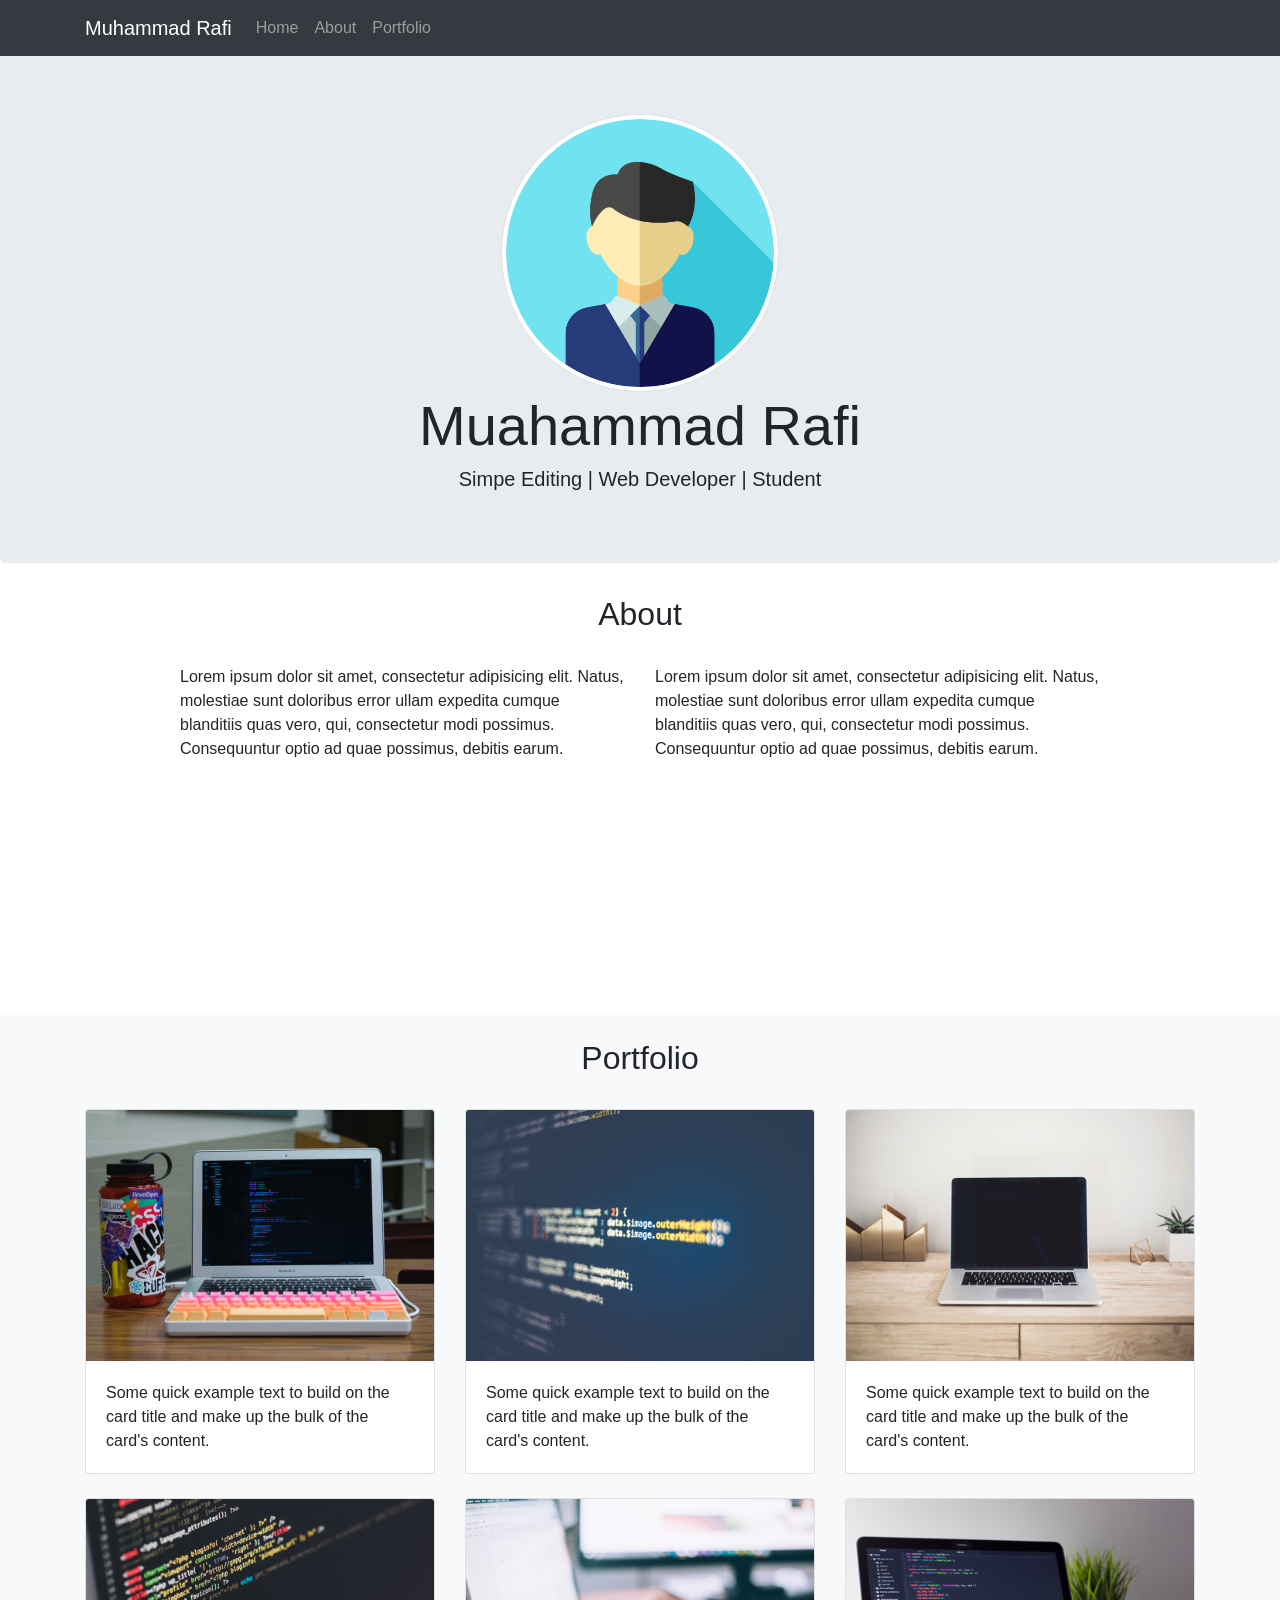
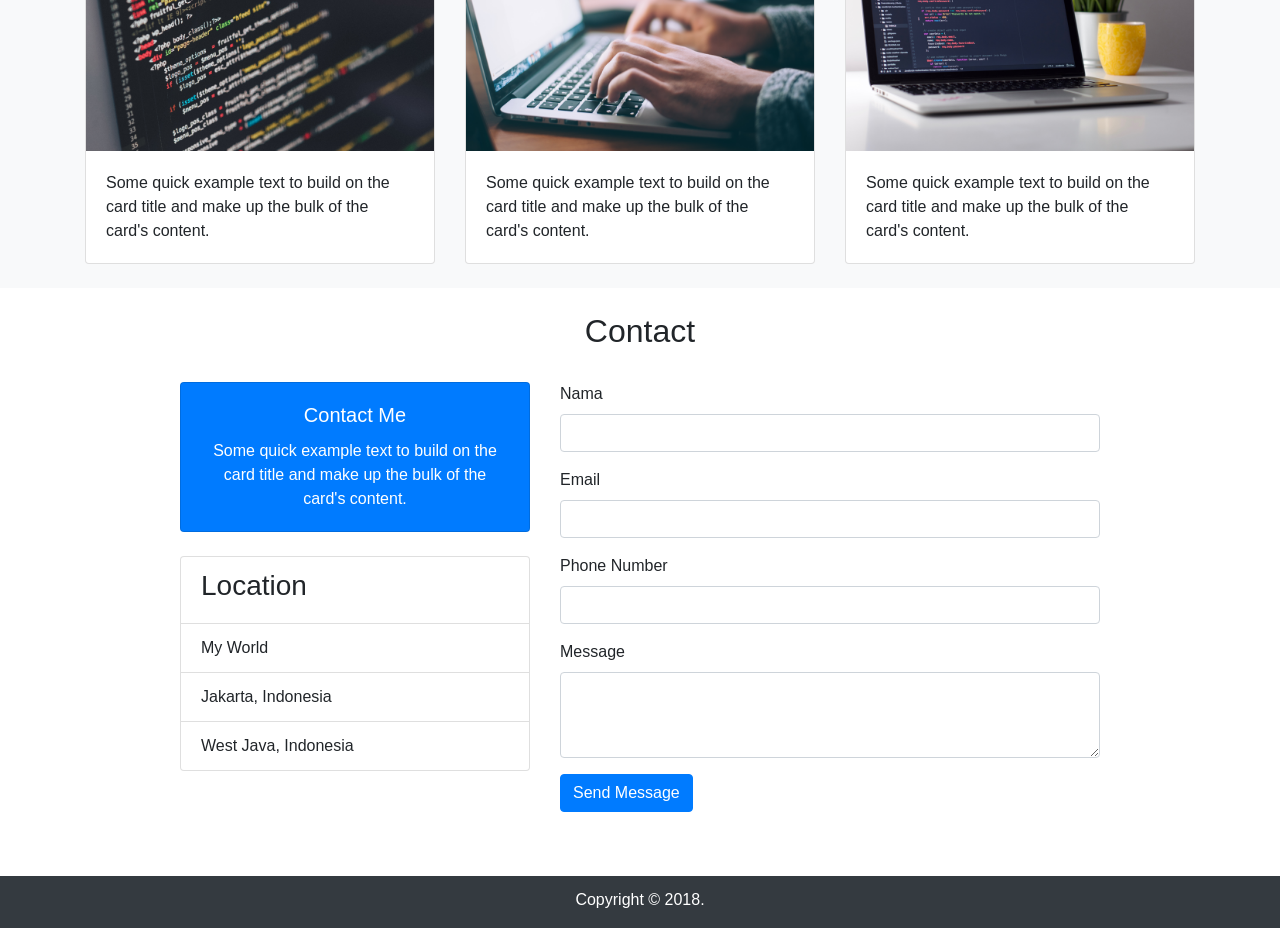
==== index.html @ 341071c8 "Initial commit" ====
<!doctype html>
<html lang="en">
  <head>
    <!-- Required meta tags -->
    <meta charset="utf-8">
    <meta name="viewport" content="width=device-width, initial-scale=1, shrink-to-fit=no">

    <!-- Bootstrap CSS -->
    <link rel="stylesheet" href="https://stackpath.bootstrapcdn.com/bootstrap/4.1.0/css/bootstrap.min.css" integrity="sha384-9gVQ4dYFwwWSjIDZnLEWnxCjeSWFphJiwGPXr1jddIhOegiu1FwO5qRGvFXOdJZ4" crossorigin="anonymous">

    <!-- My CSS -->
    <link rel="stylesheet" href="style.css">

    <title>My Portfolio</title>
  </head>
  <body>

    <nav class="navbar navbar-expand-lg navbar-dark bg-dark fixed-top">
      <div class="container">
        <a class="navbar-brand" href="#home">Muhammad Rafi</a>
        <button class="navbar-toggler" type="button" data-toggle="collapse" data-target="#navbarNavDropdown" aria-controls="navbarNavDropdown" aria-expanded="false" aria-label="Toggle navigation">
          <span class="navbar-toggler-icon"></span>
        </button>
        <div class="collapse navbar-collapse" id="navbarNavDropdown">
          <ul class="navbar-nav">
            <li class="nav-item">
              <a class="nav-link" href="#home">Home</a>
            </li>
            <li class="nav-item">
              <a class="nav-link" href="#about">About</a>
            </li>
            <li class="nav-item">
              <a class="nav-link" href="#portfolio">Portfolio</a>
            </li>
          </ul>
        </div>
      </div>
    </nav>


    <div class="jumbotron" id="home">
      <div class="container">
        <div class="text-center">
          <img src="img/profile1.png" class="rounded-circle img-thumbnail">
          <h1 class="display-4">Muahammad Rafi</h1>
          <h3 class="lead">Simpe Editing | Web Developer | Student</h3>
        </div>
      </div>
    </div>


    <!-- About -->
    <section class="about" id="about">
      <div class="container">
        <div class="row mb-4">
          <div class="col text-center">
            <h2>About</h2>
          </div>
        </div>
        <div class="row justify-content-center">
          <div class="col-md-5">
            <p>Lorem ipsum dolor sit amet, consectetur adipisicing elit. Natus, molestiae sunt doloribus error ullam expedita cumque blanditiis quas vero, qui, consectetur modi possimus. Consequuntur optio ad quae possimus, debitis earum.</p>
          </div>
          <div class="col-md-5">
            <p>Lorem ipsum dolor sit amet, consectetur adipisicing elit. Natus, molestiae sunt doloribus error ullam expedita cumque blanditiis quas vero, qui, consectetur modi possimus. Consequuntur optio ad quae possimus, debitis earum.</p>
          </div>
        </div>
      </div>
    </section>


    <!-- Portfolio -->
    <section class="portfolio bg-light" id="portfolio">
      <div class="container">
        <div class="row pt-4 mb-4">
          <div class="col text-center">
            <h2>Portfolio</h2>
          </div>
        </div>
        <div class="row">
          <div class="col-md mb-4">
            <div class="card">
              <img class="card-img-top" src="img/1.png" alt="Card image cap">
              <div class="card-body">
                <p class="card-text">Some quick example text to build on the card title and make up the bulk of the card's content.</p>
              </div>
            </div>
          </div>

          <div class="col-md mb-4">
            <div class="card">
              <img class="card-img-top" src="img/2.png" alt="Card image cap">
              <div class="card-body">
                <p class="card-text">Some quick example text to build on the card title and make up the bulk of the card's content.</p>
              </div>
            </div>
          </div>

          <div class="col-md mb-4">
            <div class="card">
              <img class="card-img-top" src="img/3.png" alt="Card image cap">
              <div class="card-body">
                <p class="card-text">Some quick example text to build on the card title and make up the bulk of the card's content.</p>
              </div>
            </div>
          </div>   
        </div>

        <div class="row">
          <div class="col-md mb-4">
            <div class="card">
              <img class="card-img-top" src="img/4.png" alt="Card image cap">
              <div class="card-body">
                <p class="card-text">Some quick example text to build on the card title and make up the bulk of the card's content.</p>
              </div>
            </div>
          </div> 
          <div class="col-md mb-4">
            <div class="card">
              <img class="card-img-top" src="img/5.png" alt="Card image cap">
              <div class="card-body">
                <p class="card-text">Some quick example text to build on the card title and make up the bulk of the card's content.
                </p>
              </div>
            </div>
          </div>

          <div class="col-md mb-4">
            <div class="card">
              <img class="card-img-top" src="img/6.png" alt="Card image cap">
              <div class="card-body">
                <p class="card-text">Some quick example text to build on the card title and make up the bulk of the card's content.</p>
              </div>
            </div>
          </div>
        </div>
      </div>
    </section>


    <!-- Contact -->
    <section class="contact" id="contact">
      <div class="container">
        <div class="row pt-4 mb-4">
          <div class="col text-center">
            <h2>Contact</h2>
          </div>
        </div>

        <div class="row justify-content-center">
          <div class="col-lg-4">
            <div class="card bg-primary text-white mb-4 text-center">
              <div class="card-body">
                <h5 class="card-title">Contact Me</h5>
                <p class="card-text">Some quick example text to build on the card title and make up the bulk of the card's content.</p>
              </div>
            </div>
            
            <ul class="list-group mb-4">
              <li class="list-group-item"><h3>Location</h3></li>
              <li class="list-group-item">My World</li>
              <li class="list-group-item">Jakarta, Indonesia</li>
              <li class="list-group-item">West Java, Indonesia</li>
            </ul>
          </div>

          <div class="col-lg-6">
            
            <form>
              <div class="form-group">
                <label for="nama">Nama</label>
                <input type="text" class="form-control" id="nama">
              </div>
              <div class="form-group">
                <label for="email">Email</label>
                <input type="text" class="form-control" id="email">
              </div>
              <div class="form-group">
                <label for="phone">Phone Number</label>
                <input type="text" class="form-control" id="phone">
              </div>
              <div class="form-group">
                <label for="message">Message</label>
                <textarea class="form-control" id="message" rows="3"></textarea>
              </div>
              <div class="form-group">
                <button type="button" class="btn btn-primary">Send Message</button>
              </div>
            </form>

          </div>
        </div>
      </div>
    </section>


    <!-- footer -->
    <footer class="bg-dark text-white mt-5">
      <div class="container">
        <div class="row">
          <div class="col text-center">
            <p>Copyright &copy; 2018.</p>
          </div>
        </div>
      </div>
    </footer>







    <!-- Optional JavaScript -->
    <!-- jQuery first, then Popper.js, then Bootstrap JS -->
    <script src="https://code.jquery.com/jquery-3.3.1.slim.min.js" integrity="sha384-q8i/X+965DzO0rT7abK41JStQIAqVgRVzpbzo5smXKp4YfRvH+8abtTE1Pi6jizo" crossorigin="anonymous"></script>
    <script src="https://cdnjs.cloudflare.com/ajax/libs/popper.js/1.14.0/umd/popper.min.js" integrity="sha384-cs/chFZiN24E4KMATLdqdvsezGxaGsi4hLGOzlXwp5UZB1LY//20VyM2taTB4QvJ" crossorigin="anonymous"></script>
    <script src="https://stackpath.bootstrapcdn.com/bootstrap/4.1.0/js/bootstrap.min.js" integrity="sha384-uefMccjFJAIv6A+rW+L4AHf99KvxDjWSu1z9VI8SKNVmz4sk7buKt/6v9KI65qnm" crossorigin="anonymous"></script>
  </body>
</html>
---- style.css ----
body {
    margin-top: 50px;
}

.jumbotron img {
    width: 25%;
}

section {
    min-height: 420px;
}

footer {
    min-height: 50px;
    padding-top:12px;
}
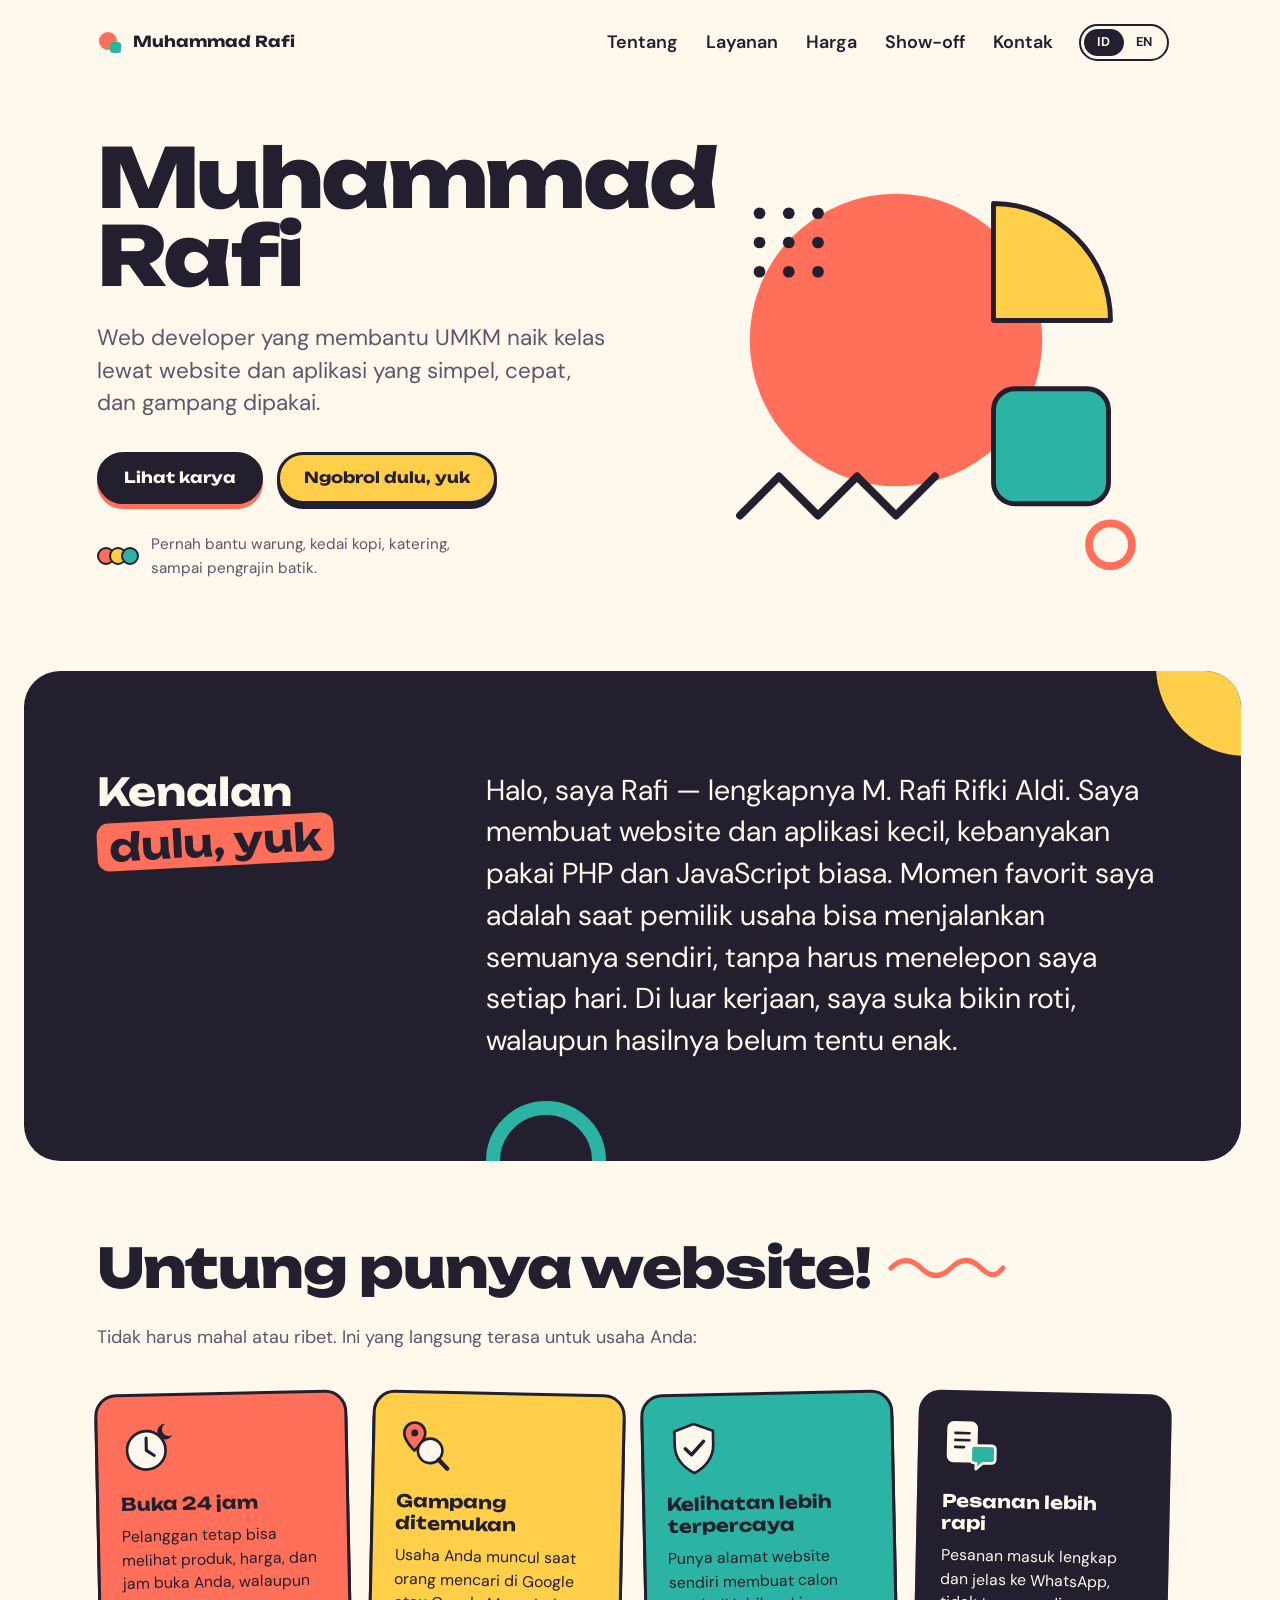
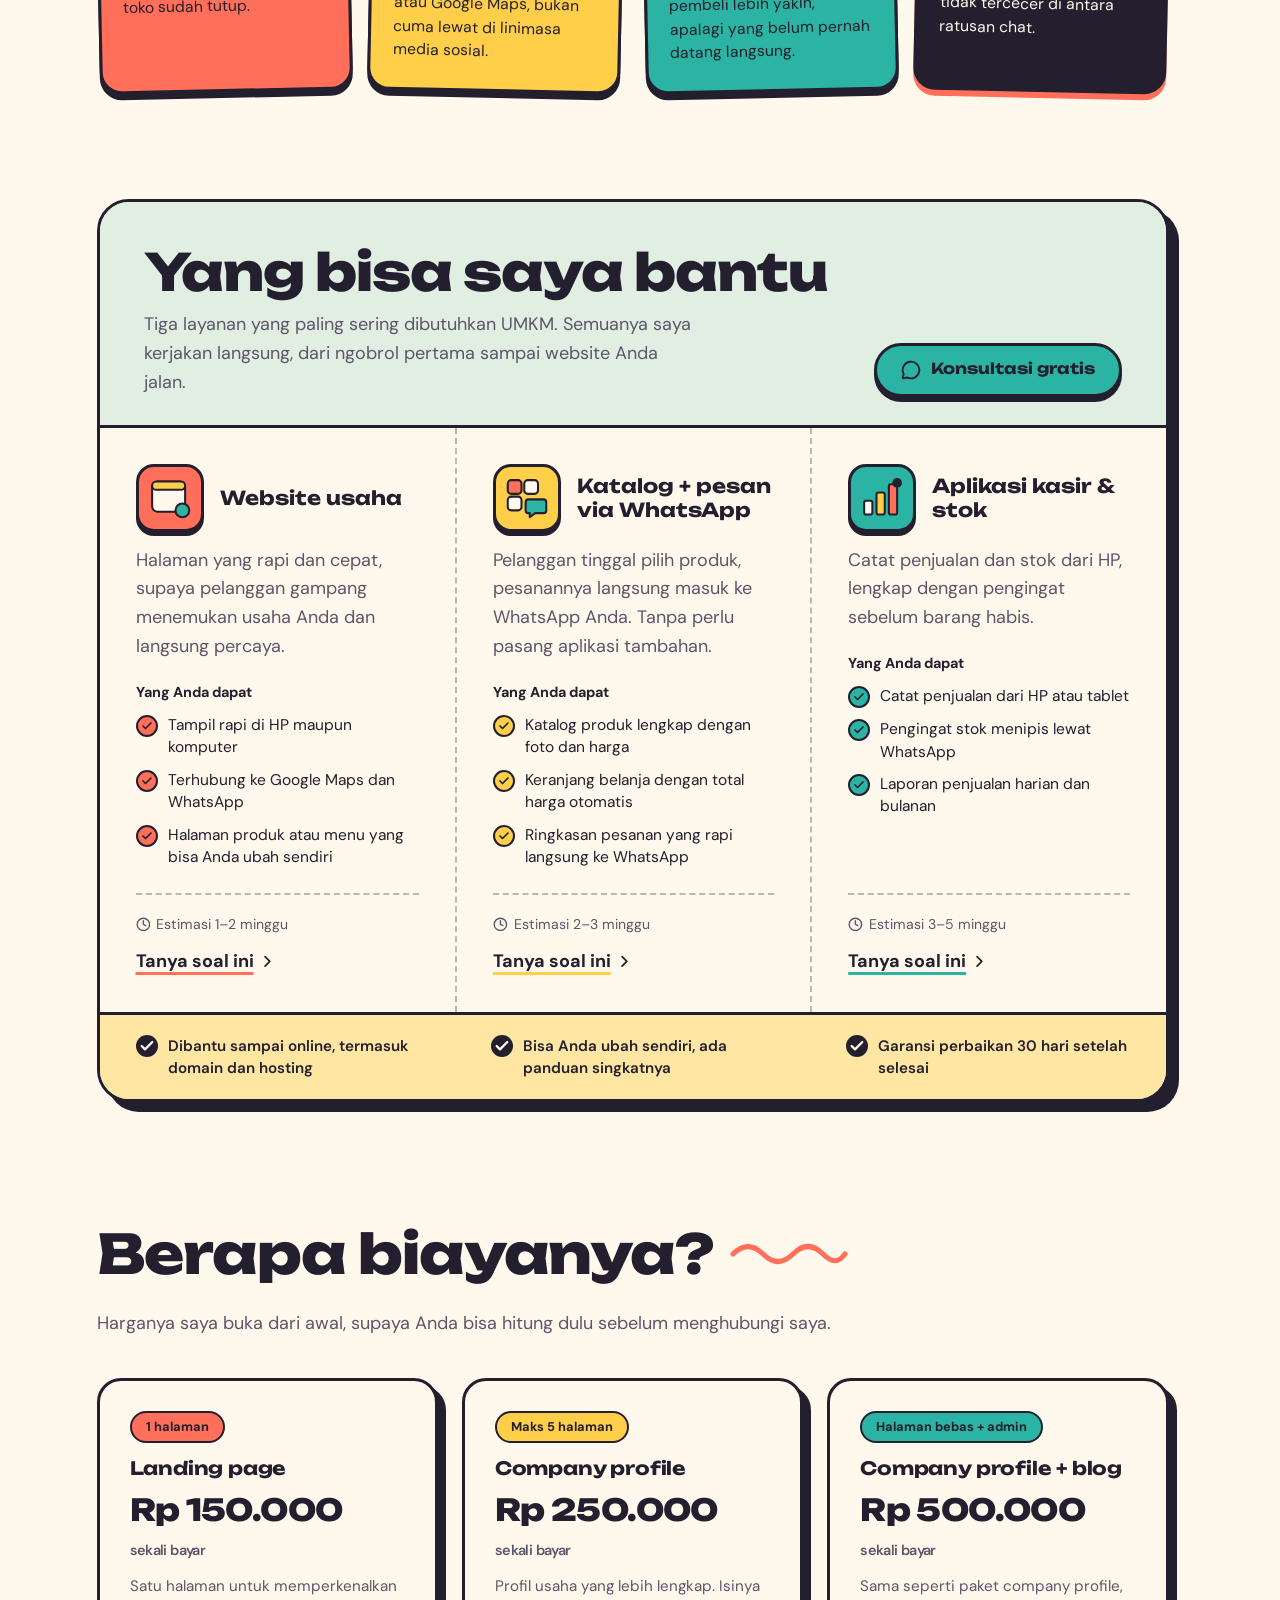
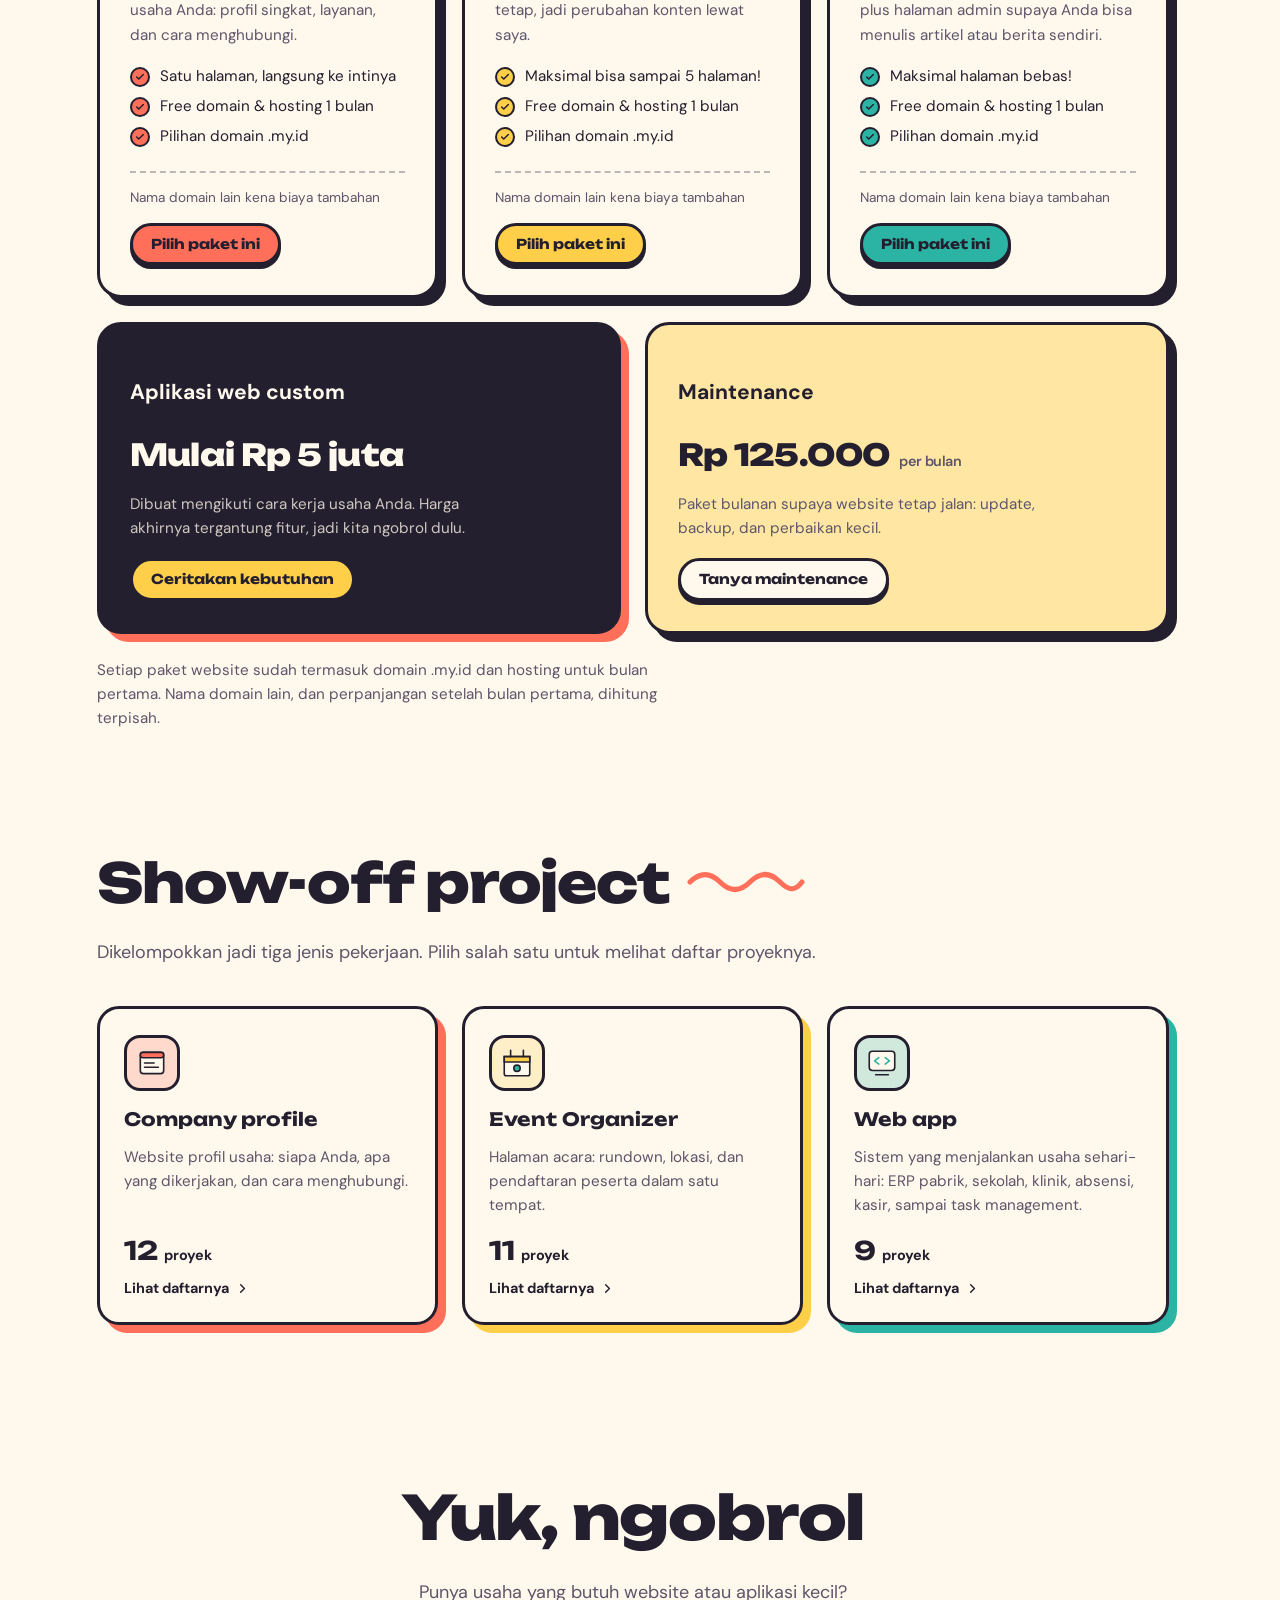
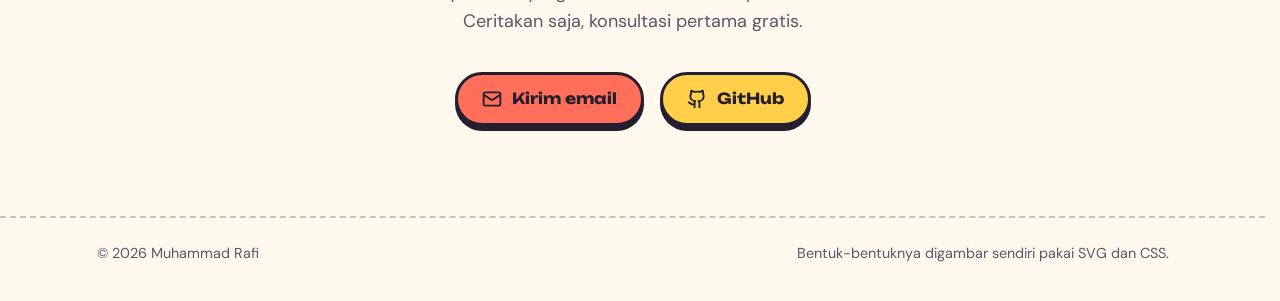
==== commit fe6744f3: "Portfolio Muhammad Rafi: landing page + tiga halaman kategori" ====
--- a/index.html
+++ b/index.html
@@ -1,221 +1,372 @@
-  
-<!doctype html>
-<html lang="en">
-  <head>
-    <!-- Required meta tags -->
-    <meta charset="utf-8">
-    <meta name="viewport" content="width=device-width, initial-scale=1, shrink-to-fit=no">
-
-    <!-- Bootstrap CSS -->
-    <link rel="stylesheet" href="https://stackpath.bootstrapcdn.com/bootstrap/4.1.0/css/bootstrap.min.css" integrity="sha384-9gVQ4dYFwwWSjIDZnLEWnxCjeSWFphJiwGPXr1jddIhOegiu1FwO5qRGvFXOdJZ4" crossorigin="anonymous">
-
-    <!-- My CSS -->
-    <link rel="stylesheet" href="style.css">
-
-    <title>My Portfolio</title>
-  </head>
-  <body>
-
-    <nav class="navbar navbar-expand-lg navbar-dark bg-dark fixed-top">
-      <div class="container">
-        <a class="navbar-brand" href="#home">Muhammad Rafi</a>
-        <button class="navbar-toggler" type="button" data-toggle="collapse" data-target="#navbarNavDropdown" aria-controls="navbarNavDropdown" aria-expanded="false" aria-label="Toggle navigation">
-          <span class="navbar-toggler-icon"></span>
-        </button>
-        <div class="collapse navbar-collapse" id="navbarNavDropdown">
-          <ul class="navbar-nav">
-            <li class="nav-item">
-              <a class="nav-link" href="#home">Home</a>
-            </li>
-            <li class="nav-item">
-              <a class="nav-link" href="#about">About</a>
-            </li>
-            <li class="nav-item">
-              <a class="nav-link" href="#portfolio">Portfolio</a>
-            </li>
+<!DOCTYPE html>
+<html lang="id">
+<head>
+<meta charset="UTF-8">
+<meta name="viewport" content="width=device-width, initial-scale=1.0">
+<meta name="theme-color" content="#fff8ec">
+<title>Muhammad Rafi — Web developer untuk UMKM</title>
+<meta name="description" content="Muhammad Rafi membuat website dan aplikasi yang simpel, cepat, dan gampang dipakai untuk UMKM Indonesia.">
+<link rel="icon" href="data:image/svg+xml,%3Csvg xmlns='http://www.w3.org/2000/svg' viewBox='0 0 32 32'%3E%3Ccircle cx='13' cy='14' r='10' fill='%23ff6f59'/%3E%3Crect x='16' y='16' width='12' height='12' rx='3' fill='%232bb3a3'/%3E%3C/svg%3E">
+<link rel="preconnect" href="https://fonts.googleapis.com">
+<link rel="preconnect" href="https://fonts.gstatic.com" crossorigin>
+<link rel="stylesheet" href="https://fonts.googleapis.com/css2?family=Unbounded:wght@500..800&family=DM+Sans:opsz,wght@9..40,400..700&display=swap">
+<link rel="stylesheet" href="style.css">
+<script src="main.js" defer></script>
+</head>
+<body data-page="home">
+
+<header class="wrap nav">
+  <a class="logo" href="#top">
+    <svg viewBox="0 0 26 26" aria-hidden="true"><circle cx="11" cy="12" r="9" fill="#ff6f59"/><rect x="13" y="13" width="11" height="11" rx="3" fill="#2bb3a3"/></svg>
+    Muhammad Rafi
+  </a>
+  <div class="nav-right">
+    <nav aria-label="Bagian halaman" data-i18n-aria="nav.label">
+      <ul>
+        <li><a href="#about" data-i18n="nav.about">Tentang</a></li>
+        <li><a href="#services" data-i18n="nav.services">Layanan</a></li>
+        <li><a href="#pricing" data-i18n="nav.pricing">Harga</a></li>
+        <li><a href="#showcase" data-i18n="nav.showcase">Show-off</a></li>
+        <li><a href="#contact" data-i18n="nav.contact">Kontak</a></li>
+      </ul>
+    </nav>
+    <div class="lang" role="group" aria-label="Bahasa" data-i18n-aria="lang.label">
+      <button type="button" data-lang="id" aria-pressed="true" lang="id">ID</button>
+      <button type="button" data-lang="en" aria-pressed="false" lang="en">EN</button>
+    </div>
+  </div>
+</header>
+
+<main id="top">
+  <section class="wrap hero" aria-labelledby="name">
+    <div>
+      <h1 id="name"><span>Muhammad</span><span>Rafi</span></h1>
+      <p class="tagline" data-i18n="hero.tagline">Web developer yang membantu UMKM naik kelas lewat website dan aplikasi yang simpel, cepat, dan gampang dipakai.</p>
+      <div class="hero-actions">
+        <a class="btn btn-dark" href="#showcase" data-i18n="hero.cta.work">Lihat karya</a>
+        <a class="btn btn-butter" href="#contact" data-i18n="hero.cta.talk">Ngobrol dulu, yuk</a>
+      </div>
+      <p class="proof">
+        <span class="proof-dots" aria-hidden="true"><span></span><span></span><span></span></span>
+        <span data-i18n="hero.proof">Pernah bantu warung, kedai kopi, katering, sampai pengrajin batik.</span>
+      </p>
+    </div>
+
+    <!-- Hand-made shapes, no stock art. Outer <g> = parallax (main.js),
+         inner shape = its own float animation (CSS). -->
+    <svg class="art" viewBox="0 0 480 440" role="img" aria-label="Susunan lingkaran, balok, dan garis yang ceria" data-i18n-aria="hero.art">
+      <g data-depth="-0.06">
+        <circle class="float-a" cx="200" cy="200" r="150" fill="#ff6f59"/>
+      </g>
+      <g data-depth="0.08">
+        <path class="float-b" d="M300 60 a120 120 0 0 1 120 120 h-120 z" fill="#ffcf4a" stroke="#231f2e" stroke-width="5" stroke-linejoin="round"/>
+      </g>
+      <g data-depth="0.12">
+        <rect class="float-c" x="300" y="250" width="118" height="118" rx="22" fill="#2bb3a3" stroke="#231f2e" stroke-width="5"/>
+      </g>
+      <g data-depth="-0.1">
+        <polyline class="float-d" points="40,380 80,340 120,380 160,340 200,380 240,340" fill="none" stroke="#231f2e" stroke-width="8" stroke-linecap="round" stroke-linejoin="round"/>
+      </g>
+      <g data-depth="0.04" fill="#231f2e">
+        <circle cx="60" cy="70" r="6"/><circle cx="90" cy="70" r="6"/><circle cx="120" cy="70" r="6"/>
+        <circle cx="60" cy="100" r="6"/><circle cx="90" cy="100" r="6"/><circle cx="120" cy="100" r="6"/>
+        <circle cx="60" cy="130" r="6"/><circle cx="90" cy="130" r="6"/><circle cx="120" cy="130" r="6"/>
+      </g>
+      <g data-depth="0.16">
+        <circle class="float-a" cx="420" cy="410" r="22" fill="none" stroke="#ff6f59" stroke-width="8"/>
+      </g>
+    </svg>
+  </section>
+
+  <!-- Who is behind it, right under the name: the user moved this up from
+       beside Kontak on 2026-10-02. -->
+  <section class="about" id="about" aria-labelledby="about-title">
+    <div class="wrap">
+      <h2 id="about-title" data-reveal><span data-i18n="about.title.a">Kenalan</span> <span class="sticker" data-i18n="about.title.b">dulu, yuk</span></h2>
+      <p data-reveal data-i18n="about.text">Halo, saya Rafi — lengkapnya M. Rafi Rifki Aldi. Saya membuat website dan aplikasi kecil, kebanyakan pakai PHP dan JavaScript biasa. Momen favorit saya adalah saat pemilik usaha bisa menjalankan semuanya sendiri, tanpa harus menelepon saya setiap hari. Di luar kerjaan, saya suka bikin roti, walaupun hasilnya belum tentu enak.</p>
+    </div>
+  </section>
+
+  <!-- Why a website at all: answered before the services, because many
+       UMKM owners are not yet sure they need one. -->
+  <section class="wrap benefits" id="benefits" aria-labelledby="benefits-title">
+    <div class="section-head" data-reveal>
+      <h2 id="benefits-title" data-i18n="benefits.title">Untung punya website!</h2>
+      <svg class="squiggle" viewBox="0 0 120 24" aria-hidden="true"><path d="M4 12 C 14 2, 24 2, 34 12 S 54 22, 64 12 S 84 2, 94 12 S 110 20, 116 12"/></svg>
+    </div>
+    <p class="section-note" data-reveal data-i18n="benefits.lead">Tidak harus mahal atau ribet. Ini yang langsung terasa untuk usaha Anda:</p>
+
+    <ul class="benefit-list">
+      <li class="benefit" data-reveal>
+        <!-- a clock face with a small moon: open after hours -->
+        <svg viewBox="0 0 64 64" aria-hidden="true"><circle cx="30" cy="34" r="22" fill="#fff8ec" stroke="#231f2e" stroke-width="3"/><path d="M30 20v14l9 6" fill="none" stroke="#231f2e" stroke-width="3.5" stroke-linecap="round" stroke-linejoin="round"/><path d="M52 4a9 9 0 1 0 8 13 7 7 0 0 1-8-13z" fill="#231f2e"/></svg>
+        <h3 data-i18n="benefits.1.title">Buka 24 jam</h3>
+        <p data-i18n="benefits.1.text">Pelanggan tetap bisa melihat produk, harga, dan jam buka Anda, walaupun toko sudah tutup.</p>
+      </li>
+      <li class="benefit benefit-butter" data-reveal>
+        <!-- a map pin beside a magnifier: easy to find -->
+        <svg viewBox="0 0 64 64" aria-hidden="true"><path d="M20 6a12 12 0 0 1 12 12c0 9-12 20-12 20S8 27 8 18A12 12 0 0 1 20 6z" fill="#ff6f59" stroke="#231f2e" stroke-width="3" stroke-linejoin="round"/><circle cx="20" cy="18" r="4" fill="#231f2e"/><circle cx="38" cy="38" r="14" fill="#fff8ec" stroke="#231f2e" stroke-width="3"/><path d="M48 48l10 10" stroke="#231f2e" stroke-width="5" stroke-linecap="round"/></svg>
+        <h3 data-i18n="benefits.2.title">Gampang ditemukan</h3>
+        <p data-i18n="benefits.2.text">Usaha Anda muncul saat orang mencari di Google atau Google Maps, bukan cuma lewat di linimasa media sosial.</p>
+      </li>
+      <li class="benefit benefit-teal" data-reveal>
+        <!-- a badge with a check: trust -->
+        <svg viewBox="0 0 64 64" aria-hidden="true"><path d="M32 4l22 8v16c0 15-10 26-22 32C20 54 10 43 10 28V12z" fill="#fff8ec" stroke="#231f2e" stroke-width="3" stroke-linejoin="round"/><path d="M22 32l7 7 14-15" fill="none" stroke="#231f2e" stroke-width="4" stroke-linecap="round" stroke-linejoin="round"/></svg>
+        <h3 data-i18n="benefits.3.title">Kelihatan lebih terpercaya</h3>
+        <p data-i18n="benefits.3.text">Punya alamat website sendiri membuat calon pembeli lebih yakin, apalagi yang belum pernah datang langsung.</p>
+      </li>
+      <li class="benefit benefit-ink" data-reveal>
+        <!-- a neat order slip next to a chat bubble: tidy orders -->
+        <svg viewBox="0 0 64 64" aria-hidden="true"><rect x="6" y="6" width="32" height="44" rx="6" fill="#fff8ec" stroke="#fff8ec" stroke-width="3"/><path d="M14 18h16M14 26h16M14 34h10" stroke="#231f2e" stroke-width="3" stroke-linecap="round"/><path d="M36 32h20a4 4 0 0 1 4 4v12a4 4 0 0 1-4 4H46l-8 7v-7h-2a4 4 0 0 1-4-4V36a4 4 0 0 1 4-4z" fill="#2bb3a3" stroke="#fff8ec" stroke-width="3" stroke-linejoin="round"/></svg>
+        <h3 data-i18n="benefits.4.title">Pesanan lebih rapi</h3>
+        <p data-i18n="benefits.4.text">Pesanan masuk lengkap dan jelas ke WhatsApp, tidak tercecer di antara ratusan chat.</p>
+      </li>
+    </ul>
+  </section>
+
+  <section class="wrap services" id="services" aria-labelledby="services-title">
+    <!-- One offer panel: concrete deliverables, a time estimate and a direct
+         WhatsApp question per service, plus the promises that apply to all. -->
+    <div class="services-panel" data-reveal>
+      <div class="services-head">
+        <div>
+          <h2 id="services-title" data-i18n="services.title">Yang bisa saya bantu</h2>
+          <p class="services-lead" data-i18n="services.lead">Tiga layanan yang paling sering dibutuhkan UMKM. Semuanya saya kerjakan langsung, dari ngobrol pertama sampai website Anda jalan.</p>
+        </div>
+        <a class="btn btn-teal" href="https://wa.me/6281200000000?text=Halo%20Rafi%2C%20saya%20mau%20konsultasi%20dulu%20soal%20kebutuhan%20usaha%20saya." data-i18n-wa="services.cta.wa" data-wa-text="Halo Rafi, saya mau konsultasi dulu soal kebutuhan usaha saya." target="_blank" rel="noopener noreferrer"><svg class="icon" viewBox="0 0 24 24" aria-hidden="true"><path d="M2.992 16.342a2 2 0 0 1 .094 1.167l-1.065 3.29a1 1 0 0 0 1.236 1.168l3.413-.998a2 2 0 0 1 1.099.092 10 10 0 1 0-4.777-4.719"/></svg><span data-i18n="services.cta">Konsultasi gratis</span></a>
+      </div>
+
+      <ul class="service-list">
+        <li class="service service-coral">
+          <div class="service-top">
+            <span class="service-icon"><svg viewBox="0 0 64 64" aria-hidden="true"><rect x="6" y="8" width="48" height="44" rx="8" fill="#fff8ec" stroke="#231f2e" stroke-width="3"/><rect x="6" y="8" width="48" height="12" rx="6" fill="#ffcf4a" stroke="#231f2e" stroke-width="3"/><circle cx="50" cy="50" r="10" fill="#2bb3a3" stroke="#231f2e" stroke-width="3"/></svg></span>
+            <h3 data-i18n="services.1.title">Website usaha</h3>
+          </div>
+          <p class="service-text" data-i18n="services.1.text">Halaman yang rapi dan cepat, supaya pelanggan gampang menemukan usaha Anda dan langsung percaya.</p>
+          <p class="service-sub" data-i18n="services.includes">Yang Anda dapat</p>
+          <ul class="service-points">
+            <li><svg class="icon" viewBox="0 0 24 24" aria-hidden="true"><path d="M20 6 9 17l-5-5"/></svg><span data-i18n="services.1.point.1">Tampil rapi di HP maupun komputer</span></li>
+            <li><svg class="icon" viewBox="0 0 24 24" aria-hidden="true"><path d="M20 6 9 17l-5-5"/></svg><span data-i18n="services.1.point.2">Terhubung ke Google Maps dan WhatsApp</span></li>
+            <li><svg class="icon" viewBox="0 0 24 24" aria-hidden="true"><path d="M20 6 9 17l-5-5"/></svg><span data-i18n="services.1.point.3">Halaman produk atau menu yang bisa Anda ubah sendiri</span></li>
           </ul>
+          <div class="service-foot">
+            <span class="service-time"><svg class="icon" viewBox="0 0 24 24" aria-hidden="true"><path d="M22 12a10 10 0 1 1-20 0 10 10 0 0 1 20 0"/><path d="M12 6v6l4 2"/></svg><span data-i18n="services.1.time">Estimasi 1–2 minggu</span></span>
+            <a class="service-ask" href="https://wa.me/6281200000000?text=Halo%20Rafi%2C%20saya%20mau%20tanya%20soal%20pembuatan%20website%20usaha." data-i18n-wa="services.1.wa" data-wa-text="Halo Rafi, saya mau tanya soal pembuatan website usaha." target="_blank" rel="noopener noreferrer"><span data-i18n="services.ask">Tanya soal ini</span><svg class="icon" viewBox="0 0 24 24" aria-hidden="true"><path d="m9 18 6-6-6-6"/></svg></a>
+          </div>
+        </li>
+        <li class="service service-butter">
+          <div class="service-top">
+            <span class="service-icon"><svg viewBox="0 0 64 64" aria-hidden="true"><rect x="4" y="6" width="20" height="20" rx="5" fill="#ff6f59" stroke="#231f2e" stroke-width="3"/><rect x="28" y="6" width="20" height="20" rx="5" fill="#fff8ec" stroke="#231f2e" stroke-width="3"/><rect x="4" y="30" width="20" height="20" rx="5" fill="#fff8ec" stroke="#231f2e" stroke-width="3"/><path d="M34 34h22a4 4 0 0 1 4 4v12a4 4 0 0 1-4 4H44l-8 6v-6h-2a4 4 0 0 1-4-4V38a4 4 0 0 1 4-4z" fill="#2bb3a3" stroke="#231f2e" stroke-width="3" stroke-linejoin="round"/></svg></span>
+            <h3 data-i18n="services.2.title">Katalog + pesan via WhatsApp</h3>
+          </div>
+          <p class="service-text" data-i18n="services.2.text">Pelanggan tinggal pilih produk, pesanannya langsung masuk ke WhatsApp Anda. Tanpa perlu pasang aplikasi tambahan.</p>
+          <p class="service-sub" data-i18n="services.includes">Yang Anda dapat</p>
+          <ul class="service-points">
+            <li><svg class="icon" viewBox="0 0 24 24" aria-hidden="true"><path d="M20 6 9 17l-5-5"/></svg><span data-i18n="services.2.point.1">Katalog produk lengkap dengan foto dan harga</span></li>
+            <li><svg class="icon" viewBox="0 0 24 24" aria-hidden="true"><path d="M20 6 9 17l-5-5"/></svg><span data-i18n="services.2.point.2">Keranjang belanja dengan total harga otomatis</span></li>
+            <li><svg class="icon" viewBox="0 0 24 24" aria-hidden="true"><path d="M20 6 9 17l-5-5"/></svg><span data-i18n="services.2.point.3">Ringkasan pesanan yang rapi langsung ke WhatsApp</span></li>
+          </ul>
+          <div class="service-foot">
+            <span class="service-time"><svg class="icon" viewBox="0 0 24 24" aria-hidden="true"><path d="M22 12a10 10 0 1 1-20 0 10 10 0 0 1 20 0"/><path d="M12 6v6l4 2"/></svg><span data-i18n="services.2.time">Estimasi 2–3 minggu</span></span>
+            <a class="service-ask" href="https://wa.me/6281200000000?text=Halo%20Rafi%2C%20saya%20mau%20tanya%20soal%20katalog%20online%20dengan%20pesan%20via%20WhatsApp." data-i18n-wa="services.2.wa" data-wa-text="Halo Rafi, saya mau tanya soal katalog online dengan pesan via WhatsApp." target="_blank" rel="noopener noreferrer"><span data-i18n="services.ask">Tanya soal ini</span><svg class="icon" viewBox="0 0 24 24" aria-hidden="true"><path d="m9 18 6-6-6-6"/></svg></a>
+          </div>
+        </li>
+        <li class="service service-teal">
+          <div class="service-top">
+            <span class="service-icon"><svg viewBox="0 0 64 64" aria-hidden="true"><rect x="6" y="36" width="12" height="20" rx="3" fill="#fff8ec" stroke="#231f2e" stroke-width="3"/><rect x="24" y="24" width="12" height="32" rx="3" fill="#ffcf4a" stroke="#231f2e" stroke-width="3"/><rect x="42" y="12" width="12" height="44" rx="3" fill="#ff6f59" stroke="#231f2e" stroke-width="3"/><circle cx="54" cy="10" r="7" fill="#231f2e"/></svg></span>
+            <h3 data-i18n="services.3.title">Aplikasi kasir &amp; stok</h3>
+          </div>
+          <p class="service-text" data-i18n="services.3.text">Catat penjualan dan stok dari HP, lengkap dengan pengingat sebelum barang habis.</p>
+          <p class="service-sub" data-i18n="services.includes">Yang Anda dapat</p>
+          <ul class="service-points">
+            <li><svg class="icon" viewBox="0 0 24 24" aria-hidden="true"><path d="M20 6 9 17l-5-5"/></svg><span data-i18n="services.3.point.1">Catat penjualan dari HP atau tablet</span></li>
+            <li><svg class="icon" viewBox="0 0 24 24" aria-hidden="true"><path d="M20 6 9 17l-5-5"/></svg><span data-i18n="services.3.point.2">Pengingat stok menipis lewat WhatsApp</span></li>
+            <li><svg class="icon" viewBox="0 0 24 24" aria-hidden="true"><path d="M20 6 9 17l-5-5"/></svg><span data-i18n="services.3.point.3">Laporan penjualan harian dan bulanan</span></li>
+          </ul>
+          <div class="service-foot">
+            <span class="service-time"><svg class="icon" viewBox="0 0 24 24" aria-hidden="true"><path d="M22 12a10 10 0 1 1-20 0 10 10 0 0 1 20 0"/><path d="M12 6v6l4 2"/></svg><span data-i18n="services.3.time">Estimasi 3–5 minggu</span></span>
+            <a class="service-ask" href="https://wa.me/6281200000000?text=Halo%20Rafi%2C%20saya%20mau%20tanya%20soal%20aplikasi%20kasir%20dan%20stok." data-i18n-wa="services.3.wa" data-wa-text="Halo Rafi, saya mau tanya soal aplikasi kasir dan stok." target="_blank" rel="noopener noreferrer"><span data-i18n="services.ask">Tanya soal ini</span><svg class="icon" viewBox="0 0 24 24" aria-hidden="true"><path d="m9 18 6-6-6-6"/></svg></a>
+          </div>
+        </li>
+      </ul>
+
+      <ul class="services-promise">
+        <li><svg class="icon" viewBox="0 0 24 24" aria-hidden="true"><path d="M20 6 9 17l-5-5"/></svg><span data-i18n="services.promise.1">Dibantu sampai online, termasuk domain dan hosting</span></li>
+        <li><svg class="icon" viewBox="0 0 24 24" aria-hidden="true"><path d="M20 6 9 17l-5-5"/></svg><span data-i18n="services.promise.2">Bisa Anda ubah sendiri, ada panduan singkatnya</span></li>
+        <li><svg class="icon" viewBox="0 0 24 24" aria-hidden="true"><path d="M20 6 9 17l-5-5"/></svg><span data-i18n="services.promise.3">Garansi perbaikan 30 hari setelah selesai</span></li>
+      </ul>
+    </div>
+  </section>
+  <!-- Prices are shown in full, on purpose: an UMKM visitor should not have to
+       ask what a package costs. The three cards are the website packages; the
+       two rows below are the open-ended ones (custom app, monthly care). -->
+  <section class="wrap pricing" id="pricing" aria-labelledby="pricing-title">
+    <div class="section-head" data-reveal>
+      <h2 id="pricing-title" data-i18n="pricing.title">Berapa biayanya?</h2>
+      <svg class="squiggle" viewBox="0 0 120 24" aria-hidden="true"><path d="M4 12 C 14 2, 24 2, 34 12 S 54 22, 64 12 S 84 2, 94 12 S 110 20, 116 12"/></svg>
+    </div>
+    <p class="section-note" data-reveal data-i18n="pricing.note">Harganya saya buka dari awal, supaya Anda bisa hitung dulu sebelum menghubungi saya.</p>
+
+    <ul class="price-grid" data-reveal>
+      <li class="price">
+        <span class="price-tag" data-i18n="pricing.1.tag">1 halaman</span>
+        <h3 data-i18n="pricing.1.title">Landing page</h3>
+        <p class="price-amount"><span data-i18n="pricing.1.price">Rp 150.000</span><span class="price-unit" data-i18n="pricing.once">sekali bayar</span></p>
+        <p class="price-text" data-i18n="pricing.1.text">Satu halaman untuk memperkenalkan usaha Anda: profil singkat, layanan, dan cara menghubungi.</p>
+        <ul class="price-points">
+          <li><svg class="icon" viewBox="0 0 24 24" aria-hidden="true"><path d="M20 6 9 17l-5-5"/></svg><span data-i18n="pricing.1.point.1">Satu halaman, langsung ke intinya</span></li>
+          <li><svg class="icon" viewBox="0 0 24 24" aria-hidden="true"><path d="M20 6 9 17l-5-5"/></svg><span data-i18n="pricing.1.point.2">Free domain &amp; hosting 1 bulan</span></li>
+          <li><svg class="icon" viewBox="0 0 24 24" aria-hidden="true"><path d="M20 6 9 17l-5-5"/></svg><span data-i18n="pricing.1.point.3">Pilihan domain .my.id</span></li>
+        </ul>
+        <p class="price-excl" data-i18n="pricing.excl">Nama domain lain kena biaya tambahan</p>
+        <a class="btn btn-small" href="https://wa.me/6281200000000?text=Halo%20Rafi%2C%20saya%20tertarik%20dengan%20paket%20landing%20page%20150%20ribu." data-i18n-wa="pricing.1.wa" data-wa-text="Halo Rafi, saya tertarik dengan paket landing page 150 ribu." target="_blank" rel="noopener noreferrer"><span data-i18n="pricing.choose">Pilih paket ini</span></a>
+      </li>
+      <li class="price price-butter">
+        <span class="price-tag" data-i18n="pricing.2.tag">Maks 5 halaman</span>
+        <h3 data-i18n="pricing.2.title">Company profile</h3>
+        <p class="price-amount"><span data-i18n="pricing.2.price">Rp 250.000</span><span class="price-unit" data-i18n="pricing.once">sekali bayar</span></p>
+        <p class="price-text" data-i18n="pricing.2.text">Profil usaha yang lebih lengkap. Isinya tetap, jadi perubahan konten lewat saya.</p>
+        <ul class="price-points">
+          <li><svg class="icon" viewBox="0 0 24 24" aria-hidden="true"><path d="M20 6 9 17l-5-5"/></svg><span data-i18n="pricing.2.point.1">Maksimal bisa sampai 5 halaman!</span></li>
+          <li><svg class="icon" viewBox="0 0 24 24" aria-hidden="true"><path d="M20 6 9 17l-5-5"/></svg><span data-i18n="pricing.2.point.2">Free domain &amp; hosting 1 bulan</span></li>
+          <li><svg class="icon" viewBox="0 0 24 24" aria-hidden="true"><path d="M20 6 9 17l-5-5"/></svg><span data-i18n="pricing.2.point.3">Pilihan domain .my.id</span></li>
+        </ul>
+        <p class="price-excl" data-i18n="pricing.excl">Nama domain lain kena biaya tambahan</p>
+        <a class="btn btn-small btn-butter" href="https://wa.me/6281200000000?text=Halo%20Rafi%2C%20saya%20tertarik%20dengan%20paket%20company%20profile%20250%20ribu." data-i18n-wa="pricing.2.wa" data-wa-text="Halo Rafi, saya tertarik dengan paket company profile 250 ribu." target="_blank" rel="noopener noreferrer"><span data-i18n="pricing.choose">Pilih paket ini</span></a>
+      </li>
+      <li class="price price-teal">
+        <span class="price-tag" data-i18n="pricing.3.tag">Halaman bebas + admin</span>
+        <h3 data-i18n="pricing.3.title">Company profile + blog</h3>
+        <p class="price-amount"><span data-i18n="pricing.3.price">Rp 500.000</span><span class="price-unit" data-i18n="pricing.once">sekali bayar</span></p>
+        <p class="price-text" data-i18n="pricing.3.text">Sama seperti paket company profile, plus halaman admin supaya Anda bisa menulis artikel atau berita sendiri.</p>
+        <ul class="price-points">
+          <li><svg class="icon" viewBox="0 0 24 24" aria-hidden="true"><path d="M20 6 9 17l-5-5"/></svg><span data-i18n="pricing.3.point.1">Maksimal halaman bebas!</span></li>
+          <li><svg class="icon" viewBox="0 0 24 24" aria-hidden="true"><path d="M20 6 9 17l-5-5"/></svg><span data-i18n="pricing.3.point.2">Free domain &amp; hosting 1 bulan</span></li>
+          <li><svg class="icon" viewBox="0 0 24 24" aria-hidden="true"><path d="M20 6 9 17l-5-5"/></svg><span data-i18n="pricing.3.point.3">Pilihan domain .my.id</span></li>
+        </ul>
+        <p class="price-excl" data-i18n="pricing.excl">Nama domain lain kena biaya tambahan</p>
+        <a class="btn btn-small btn-teal" href="https://wa.me/6281200000000?text=Halo%20Rafi%2C%20saya%20tertarik%20dengan%20paket%20company%20profile%20%2B%20blog%20500%20ribu." data-i18n-wa="pricing.3.wa" data-wa-text="Halo Rafi, saya tertarik dengan paket company profile + blog 500 ribu." target="_blank" rel="noopener noreferrer"><span data-i18n="pricing.choose">Pilih paket ini</span></a>
+      </li>
+    </ul>
+
+    <ul class="price-extras" data-reveal>
+      <li class="price-extra price-extra-ink">
+        <div>
+          <h3 data-i18n="pricing.custom.title">Aplikasi web custom</h3>
+          <p class="price-amount"><span data-i18n="pricing.custom.price">Mulai Rp 5 juta</span></p>
+          <p class="price-text" data-i18n="pricing.custom.text">Dibuat mengikuti cara kerja usaha Anda. Harga akhirnya tergantung fitur, jadi kita ngobrol dulu.</p>
         </div>
-      </div>
-    </nav>
-
-
-    <div class="jumbotron" id="home">
-      <div class="container">
-        <div class="text-center">
-          <img src="img/profile1.png" class="rounded-circle img-thumbnail">
-          <h1 class="display-4">Muahammad Rafi</h1>
-          <h3 class="lead">Simpe Editing | Web Developer | Student</h3>
+        <a class="btn btn-small btn-butter" href="https://wa.me/6281200000000?text=Halo%20Rafi%2C%20saya%20mau%20tanya%20soal%20aplikasi%20web%20custom%20untuk%20usaha%20saya." data-i18n-wa="pricing.custom.wa" data-wa-text="Halo Rafi, saya mau tanya soal aplikasi web custom untuk usaha saya." target="_blank" rel="noopener noreferrer"><span data-i18n="pricing.custom.cta">Ceritakan kebutuhan</span></a>
+      </li>
+      <li class="price-extra price-extra-butter">
+        <div>
+          <h3 data-i18n="pricing.care.title">Maintenance</h3>
+          <p class="price-amount"><span data-i18n="pricing.care.price">Rp 125.000</span><span class="price-unit" data-i18n="pricing.care.unit">per bulan</span></p>
+          <p class="price-text" data-i18n="pricing.care.text">Paket bulanan supaya website tetap jalan: update, backup, dan perbaikan kecil.</p>
         </div>
-      </div>
-    </div>
-
-
-    <!-- About -->
-    <section class="about" id="about">
-      <div class="container">
-        <div class="row mb-4">
-          <div class="col text-center">
-            <h2>About</h2>
-          </div>
-        </div>
-        <div class="row justify-content-center">
-          <div class="col-md-5">
-            <p>Lorem ipsum dolor sit amet, consectetur adipisicing elit. Natus, molestiae sunt doloribus error ullam expedita cumque blanditiis quas vero, qui, consectetur modi possimus. Consequuntur optio ad quae possimus, debitis earum.</p>
-          </div>
-          <div class="col-md-5">
-            <p>Lorem ipsum dolor sit amet, consectetur adipisicing elit. Natus, molestiae sunt doloribus error ullam expedita cumque blanditiis quas vero, qui, consectetur modi possimus. Consequuntur optio ad quae possimus, debitis earum.</p>
-          </div>
-        </div>
-      </div>
-    </section>
-
-
-    <!-- Portfolio -->
-    <section class="portfolio bg-light" id="portfolio">
-      <div class="container">
-        <div class="row pt-4 mb-4">
-          <div class="col text-center">
-            <h2>Portfolio</h2>
-          </div>
-        </div>
-        <div class="row">
-          <div class="col-md mb-4">
-            <div class="card">
-              <img class="card-img-top" src="img/1.png" alt="Card image cap">
-              <div class="card-body">
-                <p class="card-text">Some quick example text to build on the card title and make up the bulk of the card's content.</p>
-              </div>
-            </div>
-          </div>
-
-          <div class="col-md mb-4">
-            <div class="card">
-              <img class="card-img-top" src="img/2.png" alt="Card image cap">
-              <div class="card-body">
-                <p class="card-text">Some quick example text to build on the card title and make up the bulk of the card's content.</p>
-              </div>
-            </div>
-          </div>
-
-          <div class="col-md mb-4">
-            <div class="card">
-              <img class="card-img-top" src="img/3.png" alt="Card image cap">
-              <div class="card-body">
-                <p class="card-text">Some quick example text to build on the card title and make up the bulk of the card's content.</p>
-              </div>
-            </div>
-          </div>   
-        </div>
-
-        <div class="row">
-          <div class="col-md mb-4">
-            <div class="card">
-              <img class="card-img-top" src="img/4.png" alt="Card image cap">
-              <div class="card-body">
-                <p class="card-text">Some quick example text to build on the card title and make up the bulk of the card's content.</p>
-              </div>
-            </div>
-          </div> 
-          <div class="col-md mb-4">
-            <div class="card">
-              <img class="card-img-top" src="img/5.png" alt="Card image cap">
-              <div class="card-body">
-                <p class="card-text">Some quick example text to build on the card title and make up the bulk of the card's content.
-                </p>
-              </div>
-            </div>
-          </div>
-
-          <div class="col-md mb-4">
-            <div class="card">
-              <img class="card-img-top" src="img/6.png" alt="Card image cap">
-              <div class="card-body">
-                <p class="card-text">Some quick example text to build on the card title and make up the bulk of the card's content.</p>
-              </div>
-            </div>
-          </div>
-        </div>
-      </div>
-    </section>
-
-
-    <!-- Contact -->
-    <section class="contact" id="contact">
-      <div class="container">
-        <div class="row pt-4 mb-4">
-          <div class="col text-center">
-            <h2>Contact</h2>
-          </div>
-        </div>
-
-        <div class="row justify-content-center">
-          <div class="col-lg-4">
-            <div class="card bg-primary text-white mb-4 text-center">
-              <div class="card-body">
-                <h5 class="card-title">Contact Me</h5>
-                <p class="card-text">Some quick example text to build on the card title and make up the bulk of the card's content.</p>
-              </div>
-            </div>
-            
-            <ul class="list-group mb-4">
-              <li class="list-group-item"><h3>Location</h3></li>
-              <li class="list-group-item">My World</li>
-              <li class="list-group-item">Jakarta, Indonesia</li>
-              <li class="list-group-item">West Java, Indonesia</li>
-            </ul>
-          </div>
-
-          <div class="col-lg-6">
-            
-            <form>
-              <div class="form-group">
-                <label for="nama">Nama</label>
-                <input type="text" class="form-control" id="nama">
-              </div>
-              <div class="form-group">
-                <label for="email">Email</label>
-                <input type="text" class="form-control" id="email">
-              </div>
-              <div class="form-group">
-                <label for="phone">Phone Number</label>
-                <input type="text" class="form-control" id="phone">
-              </div>
-              <div class="form-group">
-                <label for="message">Message</label>
-                <textarea class="form-control" id="message" rows="3"></textarea>
-              </div>
-              <div class="form-group">
-                <button type="button" class="btn btn-primary">Send Message</button>
-              </div>
-            </form>
-
-          </div>
-        </div>
-      </div>
-    </section>
-
-
-    <!-- footer -->
-    <footer class="bg-dark text-white mt-5">
-      <div class="container">
-        <div class="row">
-          <div class="col text-center">
-            <p>Copyright &copy; 2018.</p>
-          </div>
-        </div>
-      </div>
-    </footer>
-
-
-
-
-
-
-
-    <!-- Optional JavaScript -->
-    <!-- jQuery first, then Popper.js, then Bootstrap JS -->
-    <script src="https://code.jquery.com/jquery-3.3.1.slim.min.js" integrity="sha384-q8i/X+965DzO0rT7abK41JStQIAqVgRVzpbzo5smXKp4YfRvH+8abtTE1Pi6jizo" crossorigin="anonymous"></script>
-    <script src="https://cdnjs.cloudflare.com/ajax/libs/popper.js/1.14.0/umd/popper.min.js" integrity="sha384-cs/chFZiN24E4KMATLdqdvsezGxaGsi4hLGOzlXwp5UZB1LY//20VyM2taTB4QvJ" crossorigin="anonymous"></script>
-    <script src="https://stackpath.bootstrapcdn.com/bootstrap/4.1.0/js/bootstrap.min.js" integrity="sha384-uefMccjFJAIv6A+rW+L4AHf99KvxDjWSu1z9VI8SKNVmz4sk7buKt/6v9KI65qnm" crossorigin="anonymous"></script>
-  </body>
-</html>+        <a class="btn btn-small btn-outline" href="https://wa.me/6281200000000?text=Halo%20Rafi%2C%20saya%20mau%20tanya%20soal%20paket%20maintenance%20bulanan." data-i18n-wa="pricing.care.wa" data-wa-text="Halo Rafi, saya mau tanya soal paket maintenance bulanan." target="_blank" rel="noopener noreferrer"><span data-i18n="pricing.care.cta">Tanya maintenance</span></a>
+      </li>
+    </ul>
+
+    <p class="price-foot" data-reveal data-i18n="pricing.foot">Setiap paket website sudah termasuk domain .my.id dan hosting untuk bulan pertama. Nama domain lain, dan perpanjangan setelah bulan pertama, dihitung terpisah.</p>
+  </section>
+
+  <!-- Show-off project: three category cards, each linking to its own page
+       (company-profile.html and friends). Those pages share this CSS and JS. -->
+  <section class="wrap showcase" id="showcase" aria-labelledby="showcase-title">
+    <div class="section-head" data-reveal>
+      <h2 id="showcase-title" data-i18n="showcase.title">Show-off project</h2>
+      <svg class="squiggle" viewBox="0 0 120 24" aria-hidden="true"><path d="M4 12 C 14 2, 24 2, 34 12 S 54 22, 64 12 S 84 2, 94 12 S 110 20, 116 12"/></svg>
+    </div>
+    <p class="section-note" data-reveal data-i18n="showcase.hint">Dikelompokkan jadi tiga jenis pekerjaan. Pilih salah satu untuk melihat daftar proyeknya.</p>
+
+    <ul class="categories">
+      <li class="category category-coral" data-reveal>
+        <span class="category-icon" aria-hidden="true">
+          <svg viewBox="0 0 64 64"><rect x="10" y="12" width="44" height="40" rx="6" fill="var(--paper)" stroke="var(--ink)" stroke-width="3"/><rect x="10" y="12" width="44" height="10" rx="5" fill="var(--coral)" stroke="var(--ink)" stroke-width="3"/><path d="M18 32h18M18 40h26" stroke="var(--ink)" stroke-width="3" stroke-linecap="round"/></svg>
+        </span>
+        <h3><a class="category-open" href="company-profile.html" data-category="company-profile" data-i18n="showcase.1.name">Company profile</a></h3>
+        <p data-i18n="showcase.1.blurb">Website profil usaha: siapa Anda, apa yang dikerjakan, dan cara menghubungi.</p>
+        <span class="category-meta">
+          <strong data-count-for="company-profile">0</strong>
+          <span data-i18n="showcase.count">proyek</span>
+        </span>
+        <span class="category-go" aria-hidden="true">
+          <span data-i18n="showcase.open">Lihat daftarnya</span>
+          <svg class="icon" viewBox="0 0 24 24"><path d="m9 18 6-6-6-6"/></svg>
+        </span>
+      </li>
+      <li class="category category-butter" data-reveal>
+        <span class="category-icon" aria-hidden="true">
+          <svg viewBox="0 0 64 64"><path d="M8 20h48v32a4 4 0 0 1-4 4H12a4 4 0 0 1-4-4z" fill="var(--paper)" stroke="var(--ink)" stroke-width="3"/><path d="M8 20h48v10H8z" fill="var(--butter)" stroke="var(--ink)" stroke-width="3"/><path d="M20 8v12M44 8v12" stroke="var(--ink)" stroke-width="3" stroke-linecap="round"/><circle cx="32" cy="42" r="6" fill="var(--teal)" stroke="var(--ink)" stroke-width="3"/></svg>
+        </span>
+        <h3><a class="category-open" href="event-organizer.html" data-category="event-organizer" data-i18n="showcase.2.name">Event Organizer</a></h3>
+        <p data-i18n="showcase.2.blurb">Halaman acara: rundown, lokasi, dan pendaftaran peserta dalam satu tempat.</p>
+        <span class="category-meta">
+          <strong data-count-for="event-organizer">0</strong>
+          <span data-i18n="showcase.count">proyek</span>
+        </span>
+        <span class="category-go" aria-hidden="true">
+          <span data-i18n="showcase.open">Lihat daftarnya</span>
+          <svg class="icon" viewBox="0 0 24 24"><path d="m9 18 6-6-6-6"/></svg>
+        </span>
+      </li>
+      <li class="category category-teal" data-reveal>
+        <span class="category-icon" aria-hidden="true">
+          <svg viewBox="0 0 64 64"><rect x="8" y="10" width="48" height="36" rx="6" fill="var(--paper)" stroke="var(--ink)" stroke-width="3"/><path d="M20 54h24" stroke="var(--ink)" stroke-width="3" stroke-linecap="round"/><path d="M26 22l-8 6 8 6M38 22l8 6-8 6" fill="none" stroke="var(--teal)" stroke-width="3" stroke-linecap="round" stroke-linejoin="round"/></svg>
+        </span>
+        <h3><a class="category-open" href="web-app.html" data-category="web-app" data-i18n="showcase.3.name">Web app</a></h3>
+        <p data-i18n="showcase.3.blurb">Sistem yang menjalankan usaha sehari-hari: ERP pabrik, sekolah, klinik, absensi, kasir, sampai task management.</p>
+        <span class="category-meta">
+          <strong data-count-for="web-app">0</strong>
+          <span data-i18n="showcase.count">proyek</span>
+        </span>
+        <span class="category-go" aria-hidden="true">
+          <span data-i18n="showcase.open">Lihat daftarnya</span>
+          <svg class="icon" viewBox="0 0 24 24"><path d="m9 18 6-6-6-6"/></svg>
+        </span>
+      </li>
+    </ul>
+  </section>
+
+  <section class="contact" id="contact" aria-labelledby="contact-title">
+    <div class="wrap">
+      <h2 id="contact-title" data-reveal data-i18n="contact.title">Yuk, ngobrol</h2>
+      <p data-reveal data-i18n="contact.text">Punya usaha yang butuh website atau aplikasi kecil? Ceritakan saja, konsultasi pertama gratis.</p>
+      <ul class="buttons" data-reveal>
+        <!-- <li>
+          <a class="btn btn-teal" href="https://wa.me/6281200000000?text=Halo%20Rafi%2C%20saya%20mau%20tanya%20soal%20website%20untuk%20usaha%20saya." data-i18n-wa="contact.wa.msg" data-wa-text="Halo Rafi, saya mau tanya soal website untuk usaha saya." target="_blank" rel="noopener noreferrer">
+            <svg class="icon" viewBox="0 0 24 24" aria-hidden="true"><path d="M2.992 16.342a2 2 0 0 1 .094 1.167l-1.065 3.29a1 1 0 0 0 1.236 1.168l3.413-.998a2 2 0 0 1 1.099.092 10 10 0 1 0-4.777-4.719"/></svg><span data-i18n="contact.wa">Chat WhatsApp</span>
+          </a>
+        </li> -->
+        <li>
+          <a class="btn" href="mailto:hello@mrafirafi36@gmail.com">
+            <svg class="icon" viewBox="0 0 24 24" aria-hidden="true"><path d="m22 7-8.991 5.727a2 2 0 0 1-2.009 0L2 7"/><rect x="2" y="4" width="20" height="16" rx="2"/></svg><span data-i18n="contact.email">Kirim email</span>
+          </a>
+        </li>
+        <li>
+          <a class="btn btn-butter" href="https://github.com/RafiR45" target="_blank" rel="noopener noreferrer">
+            <svg class="icon" viewBox="0 0 24 24" aria-hidden="true"><path d="M15 22v-4a4.8 4.8 0 0 0-1-3.5c3 0 6-2 6-5.5.08-1.25-.27-2.48-1-3.5.28-1.15.28-2.35 0-3.5 0 0-1 0-3 1.5-2.64-.5-5.36-.5-8 0C6 2 5 2 5 2c-.3 1.15-.3 2.35 0 3.5A5.403 5.403 0 0 0 4 9c0 3.5 3 5.5 6 5.5-.39.49-.68 1.05-.85 1.65-.17.6-.22 1.23-.15 1.85v4"/><path d="M9 18c-4.51 2-5-2-7-2"/></svg>GitHub
+          </a>
+        </li>
+        <!-- <li>
+          <a class="btn btn-outline" href="https://www.linkedin.com/in/muhammadrafi" target="_blank" rel="noopener noreferrer">
+            <svg class="icon" viewBox="0 0 24 24" aria-hidden="true"><path d="M16 8a6 6 0 0 1 6 6v7h-4v-7a2 2 0 0 0-2-2 2 2 0 0 0-2 2v7h-4v-7a6 6 0 0 1 6-6z"/><rect width="4" height="12" x="2" y="9"/><circle cx="4" cy="4" r="2"/></svg>LinkedIn
+          </a>
+        </li> -->
+      </ul>
+    </div>
+  </section>
+
+</main>
+
+<footer>
+  <div class="wrap">
+    <span data-i18n="footer.left">&copy; 2026 Muhammad Rafi</span>
+    <span data-i18n="footer.right">Bentuk-bentuknya digambar sendiri pakai SVG dan CSS.</span>
+  </div>
+</footer>
+
+
+</body>
+</html>
--- a/style.css
+++ b/style.css
@@ -1,16 +1,1694 @@
+/* Shared by index.html and every category page. */
+/* Three accents chosen to sit together (warm coral, butter, cool teal),
+   held down by one dark neutral. Text on an accent is always the dark
+   neutral: white on these would fail contrast. */
+:root {
+  --paper: #fff8ec;
+  --ink: #231f2e;       /* the anchor */
+  --ink-2: #5c566a;     /* secondary text, 6.8:1 on paper */
+  --coral: #ff6f59;
+  --butter: #ffcf4a;
+  --teal: #2bb3a3;
+
+  --display: 'Unbounded', ui-sans-serif, system-ui, sans-serif;
+  --body: 'DM Sans', ui-sans-serif, system-ui, -apple-system, 'Segoe UI', Roboto, sans-serif;
+
+  --gutter: clamp(20px, 5vw, 64px);
+  --max: 1200px;
+}
+
+*, *::before, *::after { box-sizing: border-box; }
+
+html {
+  -webkit-text-size-adjust: 100%;
+  overflow-x: clip;
+  /* The drawer locks page scroll; reserving the scrollbar's space means
+     the page does not jump sideways when it opens. */
+  scrollbar-gutter: stable;
+}
+
+html.has-drawer {
+  overflow: hidden;
+}
+
 body {
-    margin-top: 50px;
-}
-
-.jumbotron img {
-    width: 25%;
-}
-
-section {
-    min-height: 420px;
+  margin: 0;
+  overflow-x: clip;
+  font-family: var(--body);
+  font-size: 18px;
+  line-height: 1.6;
+  color: var(--ink);
+  background: var(--paper);
+}
+
+a { color: inherit; }
+
+/* A section with display: grid or flex beats the browser's own [hidden]
+   rule, so a hidden landing section would still show behind the category
+   page. This is the same trap as .menu[hidden] in the layout builder. */
+[hidden] {
+  display: none !important;
+}
+
+a:focus-visible,
+button:focus-visible {
+  outline: 3px solid var(--ink);
+  outline-offset: 3px;
+}
+
+button {
+  font: inherit;
+  color: inherit;
+}
+
+.wrap {
+  max-width: var(--max);
+  margin: 0 auto;
+  padding-inline: var(--gutter);
+}
+
+.icon {
+  width: 1.05em;
+  height: 1.05em;
+  flex: none;
+  fill: none;
+  stroke: currentColor;
+  stroke-width: 2.25;
+  stroke-linecap: round;
+  stroke-linejoin: round;
+}
+
+/* --- nav ------------------------------------------------------------ */
+
+.nav {
+  display: flex;
+  justify-content: space-between;
+  align-items: center;
+  gap: 16px;
+  padding-block: 22px;
+}
+
+.logo {
+  display: inline-flex;
+  align-items: center;
+  gap: 10px;
+  font-family: var(--display);
+  font-size: 0.95rem;
+  font-weight: 700;
+  text-decoration: none;
+}
+
+.logo svg {
+  width: 26px;
+  height: 26px;
+}
+
+.nav-right {
+  display: flex;
+  align-items: center;
+  gap: 14px;
+}
+
+.nav ul {
+  display: flex;
+  gap: 4px;
+  margin: 0;
+  padding: 0;
+  list-style: none;
+}
+
+.nav ul a {
+  display: block;
+  padding: 6px 12px;
+  font-weight: 600;
+  text-decoration: none;
+  border-radius: 999px;
+  transition: background-color 0.2s;
+}
+
+.nav ul a:hover { background: var(--butter); }
+
+/* ID / EN switch: two pressed-state buttons in one pill. */
+.lang {
+  display: flex;
+  padding: 3px;
+  border: 2px solid var(--ink);
+  border-radius: 999px;
+}
+
+.lang button {
+  min-width: 40px;
+  padding: 3px 10px;
+  font-size: 0.8rem;
+  font-weight: 700;
+  background: transparent;
+  border: 0;
+  border-radius: 999px;
+  cursor: pointer;
+  transition: background-color 0.2s, color 0.2s;
+}
+
+.lang button[aria-pressed="true"] {
+  color: var(--paper);
+  background: var(--ink);
+}
+
+/* --- buttons (shared) ---------------------------------------------- */
+
+.btn {
+  --bg: var(--coral);
+  display: inline-flex;
+  align-items: center;
+  gap: 10px;
+  padding: 14px 24px;
+  font-family: var(--display);
+  font-size: 0.95rem;
+  font-weight: 700;
+  line-height: 1.2;
+  text-decoration: none;
+  color: var(--ink);
+  background: var(--bg);
+  border: 3px solid var(--ink);
+  border-radius: 999px;
+  box-shadow: 0 5px 0 var(--ink);
+  cursor: pointer;
+  transition: translate 0.15s ease, box-shadow 0.15s ease, rotate 0.2s ease;
+}
+
+.btn:hover {
+  translate: 0 -3px;
+  box-shadow: 0 8px 0 var(--ink);
+  rotate: -2deg;
+}
+
+.btn:active {
+  translate: 0 4px;
+  box-shadow: 0 1px 0 var(--ink);
+}
+
+.btn .icon {
+  width: 20px;
+  height: 20px;
+}
+
+.btn-butter { --bg: var(--butter); }
+.btn-teal { --bg: var(--teal); }
+.btn-outline { --bg: var(--paper); }
+.btn-butter:hover { rotate: 2deg; }
+
+.btn-dark {
+  --bg: var(--ink);
+  color: var(--paper);
+  box-shadow: 0 5px 0 var(--coral);
+}
+
+.btn-dark:hover { box-shadow: 0 8px 0 var(--coral); }
+.btn-dark:active { box-shadow: 0 1px 0 var(--coral); }
+
+.btn-small {
+  padding: 10px 18px;
+  font-size: 0.85rem;
+  box-shadow: 0 4px 0 var(--ink);
+}
+
+/* --- hero ----------------------------------------------------------- */
+
+.hero {
+  display: grid;
+  grid-template-columns: minmax(0, 1.1fr) minmax(0, 0.9fr);
+  align-items: center;
+  gap: 32px;
+  padding-block: clamp(24px, 6vh, 72px) clamp(56px, 10vh, 112px);
+}
+
+.hero h1 {
+  margin: 0;
+  font-family: var(--display);
+  /* Sized for the longest line of the name ("Muhammad"), so it keeps its
+     own column instead of running over the artwork beside it. */
+  font-size: clamp(2.8rem, 6.4vw, 6rem);
+  font-weight: 800;
+  line-height: 0.95;
+  letter-spacing: -0.03em;
+}
+
+.hero h1 span {
+  display: block;
+}
+
+.tagline {
+  max-width: 32ch;
+  margin: 28px 0 0;
+  font-size: clamp(1.15rem, 2vw, 1.4rem);
+  line-height: 1.45;
+  color: var(--ink-2);
+}
+
+.hero-actions {
+  display: flex;
+  flex-wrap: wrap;
+  gap: 14px;
+  margin-top: 32px;
+}
+
+.proof {
+  display: flex;
+  align-items: center;
+  gap: 12px;
+  max-width: 40ch;
+  margin: 28px 0 0;
+  font-size: 0.95rem;
+  color: var(--ink-2);
+}
+
+/* Three accent dots stand in for "different kinds of businesses". */
+.proof-dots {
+  display: flex;
+  flex: none;
+}
+
+.proof-dots span {
+  width: 18px;
+  height: 18px;
+  border: 2px solid var(--ink);
+  border-radius: 50%;
+}
+
+.proof-dots span + span { margin-left: -6px; }
+.proof-dots span:nth-child(1) { background: var(--coral); }
+.proof-dots span:nth-child(2) { background: var(--butter); }
+.proof-dots span:nth-child(3) { background: var(--teal); }
+
+.art {
+  width: 100%;
+  max-width: 520px;
+  justify-self: end;
+  overflow: visible;
+}
+
+/* Each shape bobs on its own clock; the parent <g> takes the parallax. */
+.float-a { animation: bob 7s ease-in-out infinite; }
+.float-b { animation: bob 9s ease-in-out infinite reverse; }
+.float-c { animation: turn 24s linear infinite; transform-origin: center; transform-box: fill-box; }
+.float-d { animation: bob 6s ease-in-out infinite 1s; }
+
+@keyframes bob {
+  0%, 100% { transform: translateY(0); }
+  50%      { transform: translateY(-12px); }
+}
+
+@keyframes turn {
+  to { transform: rotate(360deg); }
+}
+
+/* --- about: the dark anchor ----------------------------------------- */
+
+.about {
+  position: relative;
+  overflow: hidden;
+  margin-inline: clamp(8px, 2vw, 24px);
+  color: var(--paper);
+  background: var(--ink);
+  border-radius: 36px;
+}
+
+.about .wrap {
+  position: relative;
+  display: grid;
+  grid-template-columns: minmax(0, 4fr) minmax(0, 8fr);
+  gap: 24px 48px;
+  padding-block: clamp(64px, 11vh, 128px);
+}
+
+.about::before,
+.about::after {
+  content: "";
+  position: absolute;
+  border-radius: 50%;
+}
+
+/* Only peeks in from the corner: the Indonesian paragraph is long enough
+   to reach it, and cream text on butter would be unreadable. */
+.about::before {
+  width: 180px;
+  height: 180px;
+  right: -95px;
+  top: -95px;
+  background: var(--butter);
+}
+
+.about::after {
+  width: 120px;
+  height: 120px;
+  left: 38%;
+  bottom: -60px;
+  border: 14px solid var(--teal);
+}
+
+.about h2 {
+  margin: 0;
+  font-family: var(--display);
+  font-size: clamp(1.6rem, 3vw, 2.4rem);
+  font-weight: 700;
+  line-height: 1.15;
+}
+
+.about h2 .sticker {
+  display: inline-block;
+  margin-top: 4px;
+  padding: 2px 12px;
+  color: var(--ink);
+  background: var(--coral);
+  border-radius: 12px;
+  rotate: -3deg;
+}
+
+.about p {
+  max-width: 38ch;
+  margin: 0;
+  font-size: clamp(1.25rem, 2.4vw, 1.8rem);
+  line-height: 1.45;
+}
+
+/* --- section heading ------------------------------------------------ */
+
+.section-head {
+  display: flex;
+  align-items: center;
+  flex-wrap: wrap;
+  gap: 8px 16px;
+  margin: 0 0 12px;
+}
+
+.section-head h2 {
+  margin: 0;
+  font-family: var(--display);
+  font-size: clamp(2rem, 4.5vw, 3.4rem);
+  font-weight: 800;
+  letter-spacing: -0.02em;
+}
+
+.squiggle {
+  width: clamp(70px, 10vw, 120px);
+  height: 24px;
+  flex: none;
+  fill: none;
+  stroke: var(--coral);
+  stroke-width: 5;
+  stroke-linecap: round;
+  stroke-linejoin: round;
+}
+
+.section-note {
+  margin: 0 0 40px;
+  color: var(--ink-2);
+}
+
+/* --- benefits: four sticker-like tiles ----------------------------- */
+
+.benefits {
+  padding-block: clamp(40px, 7vh, 88px) 0;
+}
+
+.benefit-list {
+  display: grid;
+  grid-template-columns: repeat(4, minmax(0, 1fr));
+  gap: 20px;
+  margin: 0;
+  padding: 0;
+  list-style: none;
+}
+
+/* Solid accent fills (unlike the outlined project cards), each tilted a
+   little the other way, so the row reads as stickers on a board. */
+.benefit {
+  --tilt: -1.2deg;
+  display: flex;
+  flex-direction: column;
+  gap: 10px;
+  padding: 24px 22px 26px;
+  color: var(--ink);
+  background: var(--coral);
+  border: 3px solid var(--ink);
+  border-radius: 22px;
+  box-shadow: 0 6px 0 var(--ink);
+  rotate: var(--tilt);
+  /* Listed in full here: the generic reveal rule skips .benefit, so
+     opacity/translate/scale for the reveal must be on this list too. */
+  transition: rotate 0.25s ease, translate 0.6s ease, box-shadow 0.25s ease, opacity 0.6s ease, scale 0.6s ease;
+}
+
+.benefit:nth-child(even) { --tilt: 1.2deg; }
+.benefit-butter { background: var(--butter); }
+.benefit-teal { background: var(--teal); }
+
+/* The dark tile anchors the row; its text flips to paper. */
+.benefit-ink {
+  color: var(--paper);
+  background: var(--ink);
+  box-shadow: 0 6px 0 var(--coral);
+}
+
+.benefit:hover {
+  rotate: 0deg;
+  translate: 0 -4px;
+  box-shadow: 0 10px 0 var(--ink);
+}
+
+.benefit-ink:hover {
+  box-shadow: 0 10px 0 var(--coral);
+}
+
+.benefit svg {
+  width: 56px;
+  height: 56px;
+  margin-bottom: 6px;
+  overflow: visible;
+}
+
+.benefit h3 {
+  margin: 0;
+  font-family: var(--display);
+  font-size: 1.1rem;
+  font-weight: 700;
+  line-height: 1.25;
+}
+
+.benefit p {
+  margin: 0;
+  font-size: 0.98rem;
+  line-height: 1.5;
+}
+
+/* --- services: one offer panel ------------------------------------- */
+
+.services {
+  padding-block: clamp(72px, 12vh, 144px) 0;
+}
+
+/* Same language as the buttons: thick ink line and a hard offset shadow. */
+.services-panel {
+  overflow: hidden;
+  background: var(--paper);
+  border: 3px solid var(--ink);
+  border-radius: 32px;
+  box-shadow: 10px 10px 0 var(--ink);
+}
+
+.services-head {
+  display: flex;
+  align-items: flex-end;
+  justify-content: space-between;
+  gap: 24px 40px;
+  flex-wrap: wrap;
+  padding: clamp(28px, 4vw, 44px) clamp(24px, 4vw, 44px) 28px;
+  border-bottom: 3px solid var(--ink);
+  background: color-mix(in srgb, var(--teal) 14%, var(--paper));
+}
+
+.services-head h2 {
+  margin: 0 0 10px;
+  font-family: var(--display);
+  font-size: clamp(2rem, 4.5vw, 3.2rem);
+  font-weight: 800;
+  line-height: 1.05;
+  letter-spacing: -0.02em;
+}
+
+.services-lead {
+  max-width: 46ch;
+  margin: 0;
+  color: var(--ink-2);
+}
+
+.service-list {
+  display: grid;
+  grid-template-columns: repeat(3, minmax(0, 1fr));
+  margin: 0;
+  padding: 0;
+  list-style: none;
+}
+
+.service {
+  --accent: var(--coral);
+  display: flex;
+  flex-direction: column;
+  padding: clamp(24px, 3vw, 36px);
+  transition: background-color 0.25s ease;
+}
+
+.service + .service {
+  border-left: 2px dashed color-mix(in srgb, var(--ink) 30%, var(--paper));
+}
+
+.service-butter { --accent: var(--butter); }
+.service-teal { --accent: var(--teal); }
+
+.service:hover {
+  background: color-mix(in srgb, var(--accent) 12%, var(--paper));
+}
+
+.service-top {
+  display: flex;
+  align-items: center;
+  gap: 16px;
+  margin-bottom: 14px;
+}
+
+.service-icon {
+  flex: none;
+  display: inline-flex;
+  align-items: center;
+  justify-content: center;
+  width: 68px;
+  height: 68px;
+  background: var(--accent);
+  border: 3px solid var(--ink);
+  border-radius: 18px;
+  box-shadow: 0 4px 0 var(--ink);
+  transition: rotate 0.3s ease;
+}
+
+.service:hover .service-icon {
+  rotate: -6deg;
+}
+
+.service-icon svg {
+  width: 44px;
+  height: 44px;
+}
+
+.service h3 {
+  margin: 0;
+  font-family: var(--display);
+  font-size: 1.2rem;
+  font-weight: 700;
+  line-height: 1.25;
+}
+
+.service-text {
+  margin: 0 0 20px;
+  color: var(--ink-2);
+}
+
+.service-sub {
+  margin: 0 0 10px;
+  font-size: 0.9rem;
+  font-weight: 700;
+}
+
+.service-points {
+  display: grid;
+  gap: 10px;
+  margin: 0 0 24px;
+  padding: 0;
+  list-style: none;
+}
+
+.service-points li {
+  display: flex;
+  align-items: flex-start;
+  gap: 10px;
+  font-size: 0.97rem;
+  line-height: 1.45;
+}
+
+/* Check in a small accent disc, drawn with the ink stroke. */
+.service-points .icon {
+  width: 22px;
+  height: 22px;
+  padding: 3px;
+  margin-top: 1px;
+  stroke-width: 3.5;
+  background: var(--accent);
+  border: 2px solid var(--ink);
+  border-radius: 50%;
+}
+
+.service-foot {
+  display: flex;
+  align-items: center;
+  justify-content: space-between;
+  flex-wrap: wrap;
+  gap: 12px 16px;
+  margin-top: auto;
+  padding-top: 18px;
+  border-top: 2px dashed color-mix(in srgb, var(--ink) 30%, var(--paper));
+}
+
+.service-time {
+  display: inline-flex;
+  align-items: center;
+  gap: 6px;
+  font-size: 0.88rem;
+  color: var(--ink-2);
+}
+
+.service-ask {
+  display: inline-flex;
+  align-items: center;
+  gap: 4px;
+  font-weight: 700;
+  text-decoration: underline;
+  text-decoration-color: var(--accent);
+  text-decoration-thickness: 3px;
+  text-underline-offset: 5px;
+}
+
+.service-ask .icon {
+  transition: translate 0.2s ease;
+}
+
+.service-ask:hover .icon {
+  translate: 4px 0;
+}
+
+/* Promises that apply to every service, on a butter strip. Three columns
+   that line up with the service columns above (same side padding). */
+.services-promise {
+  display: grid;
+  grid-template-columns: repeat(3, minmax(0, 1fr));
+  gap: 12px 0;
+  margin: 0;
+  padding: 20px 0;
+  list-style: none;
+  background: color-mix(in srgb, var(--butter) 45%, var(--paper));
+  border-top: 3px solid var(--ink);
+}
+
+.services-promise li {
+  display: flex;
+  align-items: flex-start;
+  gap: 10px;
+  padding-inline: clamp(24px, 3vw, 36px);
+  font-size: 0.95rem;
+  font-weight: 600;
+  line-height: 1.45;
+}
+
+.services-promise .icon {
+  width: 22px;
+  height: 22px;
+  padding: 3px;
+  stroke-width: 3.5;
+  color: var(--paper);
+  background: var(--ink);
+  border-radius: 50%;
+}
+
+/* --- pricing -------------------------------------------------------- */
+
+.pricing {
+  padding-block: clamp(72px, 12vh, 144px) 0;
+}
+
+.price-grid {
+  display: grid;
+  grid-template-columns: repeat(3, minmax(0, 1fr));
+  gap: 24px;
+  margin: 0 0 24px;
+  padding: 0;
+  list-style: none;
+}
+
+/* Same card language as the offer panel: thick ink line, hard shadow. */
+.price {
+  --accent: var(--coral);
+  display: flex;
+  flex-direction: column;
+  padding: clamp(22px, 2.6vw, 30px);
+  background: var(--paper);
+  border: 3px solid var(--ink);
+  border-radius: 24px;
+  box-shadow: 8px 8px 0 var(--ink);
+  transition: translate 0.25s ease, box-shadow 0.25s ease;
+}
+
+.price-butter { --accent: var(--butter); }
+.price-teal { --accent: var(--teal); }
+
+.price:hover {
+  translate: 0 -4px;
+  box-shadow: 8px 12px 0 var(--accent);
+}
+
+.price-tag {
+  align-self: flex-start;
+  margin-bottom: 14px;
+  padding: 4px 14px;
+  font-size: 0.8rem;
+  font-weight: 700;
+  background: var(--accent);
+  border: 2px solid var(--ink);
+  border-radius: 999px;
+}
+
+.price h3 {
+  margin: 0 0 6px;
+  font-family: var(--display);
+  font-size: 1.15rem;
+  font-weight: 700;
+  line-height: 1.25;
+  letter-spacing: -0.01em;
+}
+
+.price-amount {
+  display: flex;
+  align-items: baseline;
+  flex-wrap: wrap;
+  gap: 4px 10px;
+  margin: 0 0 12px;
+  font-family: var(--display);
+  font-size: clamp(1.5rem, 3vw, 1.9rem);
+  font-weight: 800;
+  letter-spacing: -0.02em;
+}
+
+.price-unit {
+  font-family: var(--body);
+  font-size: 0.9rem;
+  font-weight: 600;
+  color: var(--ink-2);
+}
+
+.price-text {
+  margin: 0 0 18px;
+  font-size: 0.95rem;
+  color: var(--ink-2);
+}
+
+.price-points {
+  margin: 0 0 16px;
+  padding: 0;
+  list-style: none;
+}
+
+.price-points li {
+  display: flex;
+  align-items: flex-start;
+  gap: 10px;
+  margin-bottom: 8px;
+  font-size: 0.95rem;
+  line-height: 1.45;
+}
+
+.price-points .icon {
+  width: 20px;
+  height: 20px;
+  flex: none;
+  margin-top: 2px;
+  padding: 3px;
+  stroke-width: 3.5;
+  color: var(--ink);
+  background: var(--accent);
+  border: 2px solid var(--ink);
+  border-radius: 50%;
+}
+
+/* Pushed to the bottom so the buttons line up across cards of any height. */
+.price-excl {
+  margin: auto 0 14px;
+  padding-top: 14px;
+  font-size: 0.85rem;
+  color: var(--ink-2);
+  border-top: 2px dashed color-mix(in srgb, var(--ink) 30%, var(--paper));
+}
+
+.price .btn {
+  align-self: flex-start;
+}
+
+.price-extras {
+  display: grid;
+  grid-template-columns: repeat(2, minmax(0, 1fr));
+  gap: 24px;
+  margin: 0;
+  padding: 0;
+  list-style: none;
+}
+
+.price-extra {
+  display: flex;
+  align-items: flex-end;
+  justify-content: space-between;
+  flex-wrap: wrap;
+  gap: 18px 28px;
+  padding: clamp(22px, 2.6vw, 30px);
+  border: 3px solid var(--ink);
+  border-radius: 24px;
+  box-shadow: 8px 8px 0 var(--ink);
+}
+
+.price-extra .price-text {
+  max-width: 38ch;
+  margin: 0;
+}
+
+.price-extra-ink {
+  color: var(--paper);
+  background: var(--ink);
+  box-shadow: 8px 8px 0 var(--coral);
+}
+
+/* The muted body colour is unreadable on ink, so it is restated here. */
+.price-extra-ink .price-text,
+.price-extra-ink .price-unit {
+  color: color-mix(in srgb, var(--paper) 78%, var(--ink));
+}
+
+.price-extra-butter {
+  background: color-mix(in srgb, var(--butter) 45%, var(--paper));
+}
+
+.price-foot {
+  max-width: 60ch;
+  margin: 24px 0 0;
+  font-size: 0.95rem;
+  color: var(--ink-2);
+}
+
+/* --- show-off project: the three categories -------------------------- */
+
+.showcase {
+  padding-block: clamp(72px, 12vh, 144px) clamp(48px, 8vh, 96px);
+}
+
+.categories {
+  display: grid;
+  grid-template-columns: repeat(3, minmax(0, 1fr));
+  gap: 24px;
+  margin: 0;
+  padding: 0;
+  list-style: none;
+}
+
+.category {
+  --accent: var(--coral);
+  position: relative;
+  display: flex;
+  flex-direction: column;
+  gap: 10px;
+  padding: 26px 24px 22px;
+  background: var(--paper);
+  border: 3px solid var(--ink);
+  border-radius: 22px;
+  box-shadow: 8px 8px 0 var(--accent);
+  /* opacity is listed so the reveal still fades it in (see [data-reveal]). */
+  transition: translate 0.2s ease, box-shadow 0.2s ease, opacity 0.6s ease;
+}
+
+.category-butter { --accent: var(--butter); }
+.category-teal { --accent: var(--teal); }
+
+.category:hover,
+.category:has(.category-open:focus-visible) {
+  translate: 0 -4px;
+  box-shadow: 8px 12px 0 var(--accent);
+}
+
+.category-icon {
+  display: inline-flex;
+  width: 56px;
+  height: 56px;
+  padding: 8px;
+  background: color-mix(in srgb, var(--accent) 22%, var(--paper));
+  border: 3px solid var(--ink);
+  border-radius: 16px;
+}
+
+.category-icon svg {
+  width: 100%;
+  height: 100%;
+}
+
+.category h3 {
+  margin: 4px 0 0;
+  font-family: var(--display);
+  font-size: 1.15rem;
+  font-weight: 700;
+}
+
+/* The link stretches over the whole card, so a click anywhere opens it.
+   The focus ring is drawn on the card through :has() above. */
+.category-open {
+  text-decoration: none;
+}
+
+.category-open::after {
+  content: '';
+  position: absolute;
+  inset: 0;
+  border-radius: inherit;
+}
+
+.category-open:focus-visible {
+  outline: none;
+}
+
+.category p {
+  margin: 0;
+  font-size: 0.95rem;
+  color: var(--ink-2);
+}
+
+.category-meta {
+  display: inline-flex;
+  align-items: baseline;
+  gap: 6px;
+  margin-top: auto;
+  padding-top: 10px;
+  font-size: 0.9rem;
+  font-weight: 700;
+}
+
+.category-meta strong {
+  font-family: var(--display);
+  font-size: 1.6rem;
+  line-height: 1;
+  color: var(--ink);
+}
+
+.category-go {
+  display: inline-flex;
+  align-items: center;
+  gap: 6px;
+  font-size: 0.9rem;
+  font-weight: 700;
+  color: var(--ink);
+}
+
+.category-go .icon {
+  transition: translate 0.2s ease;
+}
+
+.category:hover .category-go .icon {
+  translate: 4px 0;
+}
+
+/* --- one category's page --------------------------------------------- */
+
+.category-page {
+  padding-block: clamp(28px, 5vh, 56px) clamp(56px, 9vh, 112px);
+}
+
+.back-btn {
+  display: inline-flex;
+  text-decoration: none;
+  align-items: center;
+  gap: 8px;
+  margin-bottom: 22px;
+  padding: 10px 20px;
+  font: inherit;
+  font-family: var(--display);
+  font-size: 0.9rem;
+  font-weight: 700;
+  color: var(--ink);
+  background: var(--paper);
+  border: 3px solid var(--ink);
+  border-radius: 999px;
+  box-shadow: 0 5px 0 var(--ink);
+  cursor: pointer;
+  transition: translate 0.15s ease, box-shadow 0.15s ease;
+}
+
+.back-btn:hover {
+  translate: 0 -3px;
+  box-shadow: 0 8px 0 var(--ink);
+}
+
+.back-btn:active {
+  translate: 0 4px;
+  box-shadow: 0 1px 0 var(--ink);
+}
+
+.category-kicker {
+  margin: 0 0 6px;
+  font-size: 0.85rem;
+  font-weight: 700;
+  color: var(--ink-2);
+}
+
+.category-page h1 {
+  margin: 0 0 10px;
+  font-family: var(--display);
+  font-size: clamp(2rem, 4.5vw, 3.2rem);
+  font-weight: 800;
+  letter-spacing: -0.02em;
+}
+
+.category-page h1:focus-visible {
+  outline: 3px solid var(--ink);
+  outline-offset: 6px;
+}
+
+.category-lead {
+  max-width: 52ch;
+  margin: 0 0 6px;
+  color: var(--ink-2);
+}
+
+.category-total {
+  margin: 0 0 28px;
+  font-size: 0.9rem;
+  font-weight: 700;
+}
+
+/* Said once at the top instead of on every card: these systems run inside
+   someone else's business, so there is nothing to link to. Butter, bordered
+   and shadowed like the price cards, so it reads as part of the page rather
+   than as an apology. */
+.category-note {
+  display: flex;
+  align-items: flex-start;
+  gap: 12px;
+  max-width: 62ch;
+  margin: 0 0 30px;
+  padding: 16px 20px;
+  font-size: 0.94rem;
+  line-height: 1.55;
+  background: var(--butter);
+  border: 3px solid var(--ink);
+  border-radius: 18px;
+  box-shadow: 6px 6px 0 var(--ink);
+}
+
+.category-note .icon {
+  width: 21px;
+  height: 21px;
+  margin-top: 3px;
+}
+
+/* A category with nothing in it yet still says something. */
+.category-empty {
+  margin: 0;
+  padding: 28px 24px;
+  color: var(--ink-2);
+  background: var(--paper);
+  border: 3px dashed var(--ink);
+  border-radius: 22px;
+}
+
+/* --- project cards (used by every category page) --------------------- */
+
+.projects {
+  display: grid;
+  grid-template-columns: repeat(3, minmax(0, 1fr));
+  gap: 24px;
+  margin: 0;
+  padding: 0;
+  list-style: none;
+}
+
+/* Accent rotates coral, butter, teal; each card also gets a different
+   corner shape so neighbours never look copy-pasted. */
+.project {
+  --accent: var(--coral);
+  position: relative;
+  display: flex;
+  flex-direction: column;
+  gap: 12px;
+  padding: 28px 24px 24px;
+  background: var(--paper);
+  border: 3px solid var(--accent);
+  border-radius: 22px;
+  cursor: pointer;
+  transition: translate 0.25s ease, rotate 0.25s ease, background-color 0.25s ease, opacity 0.6s ease;
+}
+
+.project:nth-child(3n + 2) { --accent: var(--butter); }
+.project:nth-child(3n + 3) { --accent: var(--teal); }
+
+.project::after {
+  content: "";
+  position: absolute;
+  top: -14px;
+  right: 22px;
+  width: 28px;
+  height: 28px;
+  background: var(--accent);
+  border: 3px solid var(--ink);
+  border-radius: 50%;
+  transition: rotate 0.4s ease, translate 0.4s ease;
+}
+
+.project:nth-child(3n + 2)::after { border-radius: 6px; rotate: 12deg; }
+.project:nth-child(3n + 3)::after { border-radius: 50% 50% 0 0; height: 18px; top: -12px; }
+
+.project:hover,
+.project:has(.project-open:focus-visible) {
+  translate: 0 -6px;
+  rotate: -0.8deg;
+  background: color-mix(in srgb, var(--accent) 16%, var(--paper));
+}
+
+.project:nth-child(even):hover,
+.project:nth-child(even):has(.project-open:focus-visible) {
+  rotate: 0.8deg;
+}
+
+.project:hover::after {
+  rotate: 100deg;
+  translate: 0 -4px;
+}
+
+/* Keyboard focus is shown on the whole card, not the small title. */
+.project:has(.project-open:focus-visible) {
+  outline: 3px solid var(--ink);
+  outline-offset: 4px;
+}
+
+.project h3 {
+  margin: 0;
+  font-family: var(--display);
+  font-size: 1.3rem;
+  font-weight: 700;
+  line-height: 1.25;
+}
+
+/* The title is the card's one real control; its ::after stretches over
+   the whole card, so a click anywhere opens the drawer. */
+.project-open {
+  padding: 0;
+  font: inherit;
+  text-align: left;
+  background: none;
+  border: 0;
+  cursor: pointer;
+}
+
+.project-open::after {
+  content: "";
+  position: absolute;
+  inset: 0;
+  border-radius: inherit;
+}
+
+.project-open:focus-visible {
+  outline: none;
+}
+
+.project p {
+  margin: 0;
+  color: var(--ink-2);
+}
+
+.tags {
+  display: flex;
+  flex-wrap: wrap;
+  gap: 6px;
+  margin: auto 0 0;
+  padding: 8px 0 0;
+  list-style: none;
+}
+
+.tags li {
+  padding: 2px 10px;
+  font-size: 0.8rem;
+  font-weight: 600;
+  background: color-mix(in srgb, var(--accent, var(--teal)) 28%, var(--paper));
+  border-radius: 999px;
+}
+
+.project-more {
+  display: inline-flex;
+  align-items: center;
+  gap: 4px;
+  margin-top: 4px;
+  font-weight: 700;
+  text-decoration: underline;
+  text-decoration-color: var(--accent);
+  text-decoration-thickness: 3px;
+  text-underline-offset: 5px;
+}
+
+.project-more .icon {
+  transition: translate 0.2s ease;
+}
+
+.project:hover .project-more .icon {
+  translate: 4px 0;
+}
+
+/* --- contact -------------------------------------------------------- */
+
+.contact {
+  padding-block: clamp(48px, 8vh, 96px) clamp(64px, 10vh, 120px);
+  text-align: center;
+}
+
+.contact h2 {
+  margin: 0 0 12px;
+  font-family: var(--display);
+  font-size: clamp(2rem, 5vw, 3.8rem);
+  font-weight: 800;
+  letter-spacing: -0.02em;
+}
+
+.contact .wrap > p {
+  max-width: 40ch;
+  margin: 0 auto 36px;
+  color: var(--ink-2);
+}
+
+.buttons {
+  display: flex;
+  flex-wrap: wrap;
+  justify-content: center;
+  gap: 16px;
+  margin: 0;
+  padding: 0;
+  list-style: none;
 }
 
 footer {
-    min-height: 50px;
-    padding-top:12px;
-} +  padding-block: 24px 36px;
+  border-top: 2px dashed color-mix(in srgb, var(--ink) 25%, var(--paper));
+  font-size: 0.9rem;
+  color: var(--ink-2);
+}
+
+footer .wrap {
+  display: flex;
+  justify-content: space-between;
+  flex-wrap: wrap;
+  gap: 8px 24px;
+}
+
+/* --- project drawer (native <dialog>) ------------------------------- */
+
+.drawer {
+  /* 100%, not 100vw: vw includes the reserved scrollbar gutter, which
+     made the panel wider than its box and pushed it off the left edge. */
+  width: min(540px, 100%);
+  max-width: none;
+  height: 100%;
+  max-height: none;
+  margin: 0 0 0 auto;
+  padding: 0;
+  color: var(--ink);
+  background: var(--paper);
+  border: 0;
+  border-left: 3px solid var(--ink);
+  translate: 100% 0;
+  transition: translate 0.38s cubic-bezier(0.2, 0.8, 0.2, 1);
+}
+
+.drawer.is-open {
+  translate: 0 0;
+}
+
+.drawer::backdrop {
+  background: rgb(35 31 46 / 0);
+  transition: background-color 0.38s ease;
+}
+
+.drawer.is-open::backdrop {
+  background: rgb(35 31 46 / 0.55);
+}
+
+.drawer-panel {
+  position: relative;
+  display: flex;
+  flex-direction: column;
+  height: 100%;
+}
+
+.drawer-close {
+  position: absolute;
+  top: 16px;
+  right: 16px;
+  z-index: 2;
+  display: inline-flex;
+  align-items: center;
+  justify-content: center;
+  width: 44px;
+  height: 44px;
+  padding: 0;
+  background: var(--paper);
+  border: 3px solid var(--ink);
+  border-radius: 50%;
+  box-shadow: 0 3px 0 var(--ink);
+  cursor: pointer;
+  transition: rotate 0.2s ease;
+}
+
+.drawer-close:hover {
+  rotate: 90deg;
+}
+
+.drawer-close .icon {
+  width: 20px;
+  height: 20px;
+}
+
+.drawer-scroll {
+  flex: 1;
+  min-height: 0;
+  overflow-y: auto;
+  overscroll-behavior: contain;
+}
+
+.drawer-hero {
+  --accent: var(--coral);
+  position: relative;
+  overflow: hidden;
+  background: var(--accent);
+  border-bottom: 3px solid var(--ink);
+}
+
+.drawer-hero[data-accent="butter"] { --accent: var(--butter); }
+.drawer-hero[data-accent="teal"] { --accent: var(--teal); }
+
+.drawer-counter {
+  position: relative;
+  margin: 0 0 6px;
+  font-size: 0.85rem;
+  font-weight: 700;
+}
+
+.drawer-hero h2 {
+  position: relative;
+  margin: 0;
+  font-family: var(--display);
+  font-size: clamp(1.6rem, 5vw, 2.2rem);
+  font-weight: 800;
+  line-height: 1.1;
+}
+
+.drawer-client {
+  position: relative;
+  margin: 10px 0 0;
+  font-weight: 600;
+}
+
+/* The screenshot of the real site fills the top of the panel; the accent
+   block with the title sits under it. */
+.drawer-shot {
+  display: block;
+  margin: 0;
+  background: var(--paper);
+  border-bottom: 3px solid var(--ink);
+}
+
+/* The whole screenshot is shown: the slot is as tall as the picture needs,
+   so nothing is cropped. max-height keeps a portrait capture from filling the
+   panel, and contain then fits it in instead of cutting it. */
+.drawer-shot img {
+  display: block;
+  width: 100%;
+  height: auto;
+  max-height: 70vh;
+  object-fit: contain;
+}
+
+/* Shown until a screenshot is dropped in, so the slot is never a mystery.
+   It carries its own height, because the figure no longer has a fixed ratio. */
+.drawer-shot-empty {
+  display: flex;
+  align-items: center;
+  justify-content: center;
+  min-height: 180px;
+  margin: 12px;
+  padding: 12px;
+  text-align: center;
+  font-size: 0.9rem;
+  font-weight: 700;
+  color: var(--ink-2);
+  background:
+    repeating-linear-gradient(45deg, rgba(35, 31, 46, 0.05) 0 10px, transparent 10px 20px),
+    var(--paper);
+  border: 3px dashed var(--ink-2);
+  border-radius: 14px;
+}
+
+/* A system the client runs internally cannot be shown. That is a fact about
+   the work, not a gap in this page, so it gets a solid panel instead of the
+   dashed "waiting for a screenshot" slot above. */
+.drawer-shot.is-private {
+  background: var(--ink);
+}
+
+.drawer-shot.is-private .drawer-shot-empty {
+  flex-direction: column;
+  gap: 10px;
+  min-height: 0;
+  margin: 0;
+  padding: 38px 28px;
+  color: var(--paper);
+  background: none;
+  border: 0;
+  border-radius: 0;
+}
+
+.drawer-shot.is-private .icon {
+  width: 30px;
+  height: 30px;
+  color: var(--butter);
+}
+
+.shot-private-title {
+  font-family: var(--display);
+  font-size: 1.05rem;
+  font-weight: 700;
+}
+
+.shot-private-note {
+  max-width: 44ch;
+  font-size: 0.9rem;
+  font-weight: 400;
+  line-height: 1.5;
+  opacity: 0.85;
+}
+
+.drawer-hero-text {
+  position: relative;
+  padding: 22px 28px 26px;
+}
+
+.drawer-body {
+  padding: 24px 28px 36px;
+}
+
+/* The one-line description of the client, above everything else. */
+.drawer-lead {
+  margin: 0 0 18px;
+  font-size: 1.02rem;
+  line-height: 1.55;
+}
+
+.drawer-facts {
+  display: flex;
+  flex-wrap: wrap;
+  gap: 10px;
+  margin: 0 0 28px;
+  padding: 0;
+  list-style: none;
+}
+
+.drawer-fact {
+  display: inline-flex;
+  align-items: center;
+  gap: 8px;
+  padding: 6px 14px;
+  font-size: 0.9rem;
+  border: 2px solid var(--ink);
+  border-radius: 999px;
+}
+
+.drawer-fact-label {
+  color: var(--ink-2);
+}
+
+.drawer-section + .drawer-section {
+  margin-top: 24px;
+}
+
+.drawer-heading {
+  display: flex;
+  align-items: center;
+  gap: 10px;
+  margin: 0 0 8px;
+  font-family: var(--display);
+  font-size: 1rem;
+  font-weight: 700;
+}
+
+/* A small accent block before each heading, cycling like the cards. */
+.drawer-heading::before {
+  content: "";
+  width: 12px;
+  height: 12px;
+  flex: none;
+  background: var(--coral);
+  border: 2px solid var(--ink);
+  border-radius: 50%;
+}
+
+.drawer-section:nth-of-type(3n + 2) .drawer-heading::before { background: var(--butter); border-radius: 3px; }
+.drawer-section:nth-of-type(3n + 3) .drawer-heading::before { background: var(--teal); border-radius: 50% 50% 0 0; }
+
+.drawer-section p {
+  margin: 0;
+  color: var(--ink-2);
+}
+
+.drawer-features {
+  display: grid;
+  gap: 8px;
+  margin: 0;
+  padding: 0;
+  list-style: none;
+}
+
+.drawer-features li {
+  display: flex;
+  gap: 10px;
+  align-items: flex-start;
+}
+
+.drawer-features .icon {
+  margin-top: 0.3em;
+  color: var(--teal);
+  stroke-width: 3;
+}
+
+/* Who worked on the project: names first, roles under them. No photos — the
+   names are the content, so they get the weight. */
+.drawer-team {
+  margin: 0;
+  padding: 0;
+  list-style: none;
+}
+
+.team-member {
+  display: flex;
+  flex-direction: column;
+  gap: 2px;
+  padding: 10px 0;
+}
+
+.team-member + .team-member {
+  border-top: 2px dashed color-mix(in srgb, var(--ink) 18%, transparent);
+}
+
+.team-name {
+  font-family: var(--display);
+  font-size: 1rem;
+  font-weight: 700;
+  line-height: 1.25;
+}
+
+.team-role {
+  font-size: 0.9rem;
+  color: var(--ink-2);
+}
+
+.drawer-result {
+  padding: 16px 18px;
+  background: color-mix(in srgb, var(--butter) 35%, var(--paper));
+  border: 2px solid var(--ink);
+  border-radius: 16px;
+}
+
+.drawer-result p {
+  color: var(--ink);
+  font-weight: 600;
+}
+
+.drawer-actions {
+  display: flex;
+  flex-wrap: wrap;
+  gap: 12px;
+  margin-top: 32px;
+}
+
+.drawer-nav {
+  display: flex;
+  justify-content: space-between;
+  gap: 12px;
+  padding: 14px 20px;
+  border-top: 3px solid var(--ink);
+  background: var(--paper);
+}
+
+.drawer-nav button {
+  display: inline-flex;
+  align-items: center;
+  gap: 6px;
+  padding: 8px 12px;
+  font-size: 0.9rem;
+  font-weight: 700;
+  background: transparent;
+  border: 0;
+  border-radius: 999px;
+  cursor: pointer;
+  transition: background-color 0.2s;
+}
+
+.drawer-nav button:hover {
+  background: color-mix(in srgb, var(--butter) 50%, var(--paper));
+}
+
+/* --- reveal on scroll (see main.js): a small pop, not a fly-in ----- */
+
+[data-reveal]:not(.project):not(.benefit):not(.category) {
+  transition: opacity 0.6s ease, translate 0.6s ease, scale 0.6s ease;
+}
+
+[data-reveal].is-hidden {
+  opacity: 0;
+  translate: 0 20px;
+  scale: 0.97;
+}
+
+/* --- responsive ----------------------------------------------------- */
+
+@media (max-width: 960px) {
+  .benefit-list { grid-template-columns: repeat(2, minmax(0, 1fr)); gap: 24px; }
+  .projects,
+  .categories { grid-template-columns: repeat(2, minmax(0, 1fr)); }
+  .service-list { grid-template-columns: minmax(0, 1fr); }
+  .price-grid { grid-template-columns: repeat(2, minmax(0, 1fr)); }
+  .service + .service { border-left: 0; border-top: 2px dashed color-mix(in srgb, var(--ink) 30%, var(--paper)); }
+  .services-promise { grid-template-columns: minmax(0, 1fr); }
+}
+
+@media (max-width: 760px) {
+  .hero { grid-template-columns: minmax(0, 1fr); }
+  .art { justify-self: center; max-width: 380px; order: -1; }
+  .about .wrap { grid-template-columns: minmax(0, 1fr); }
+  .about::before { width: 140px; height: 140px; right: -50px; top: -50px; }
+  .nav ul { display: none; } /* sections are one scroll away; keep ID/EN */
+  .price-extras { grid-template-columns: minmax(0, 1fr); }
+}
+
+@media (max-width: 560px) {
+  body { font-size: 17px; }
+  /* On a phone the name and the offer come first; the art stays small. */
+  .benefit-list { grid-template-columns: minmax(0, 1fr); }
+  .price-grid { grid-template-columns: minmax(0, 1fr); }
+  .price { box-shadow: 6px 6px 0 var(--ink); }
+  .price .btn,
+  .price-extra .btn { width: 100%; justify-content: center; }
+  .services-panel { border-radius: 24px; box-shadow: 6px 6px 0 var(--ink); }
+  .services-head .btn { width: 100%; justify-content: center; }
+  .benefit { --tilt: -0.6deg; }
+  .benefit:nth-child(even) { --tilt: 0.6deg; }
+  .art { max-width: 240px; }
+  .projects,
+  .categories { grid-template-columns: minmax(0, 1fr); }
+  .hero-actions .btn,
+  .buttons li,
+  .buttons .btn { width: 100%; justify-content: center; }
+  .drawer { border-left: 0; }
+  .drawer-hero-text { padding: 18px 20px 22px; }
+  .drawer-body { padding: 20px 20px 32px; }
+  .drawer-nav { padding: 10px 12px; }
+}
+
+@media (prefers-reduced-motion: reduce) {
+  *, *::before, *::after {
+    animation: none !important;
+    transition: none !important;
+  }
+}
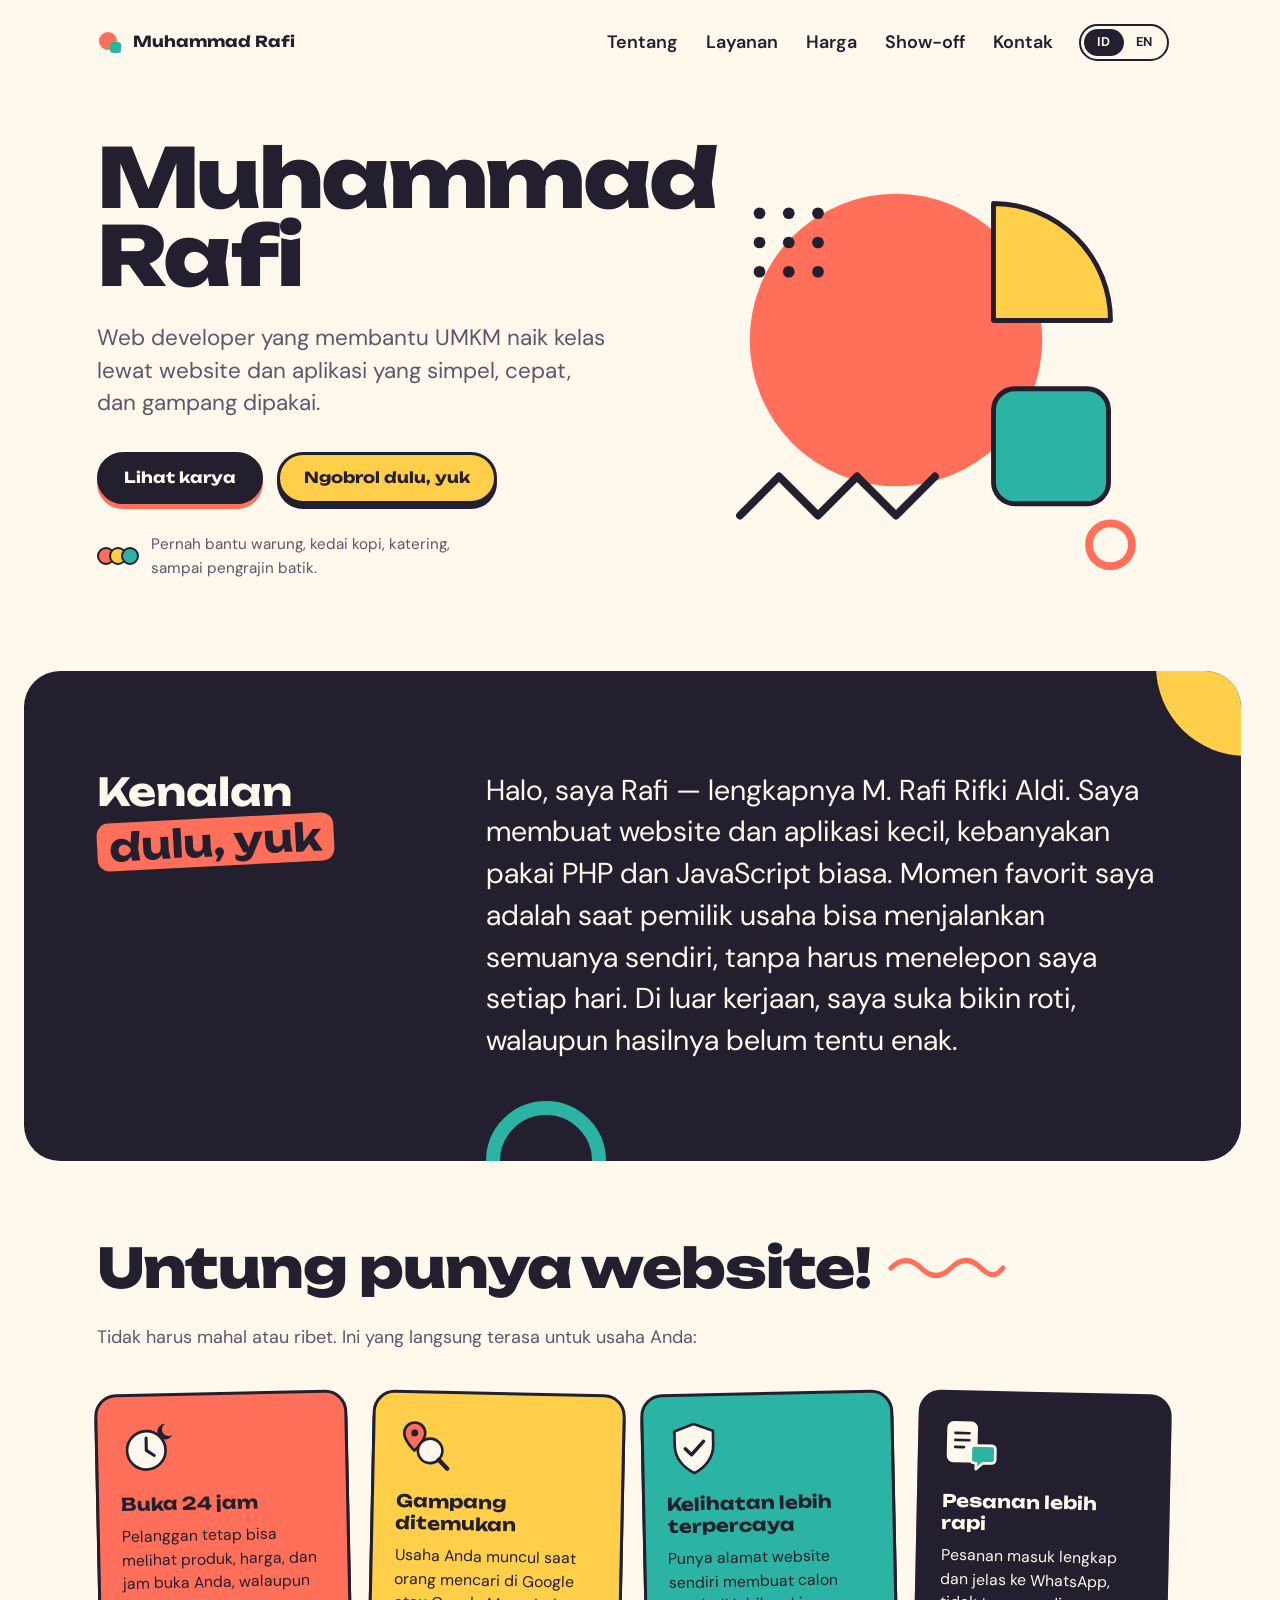
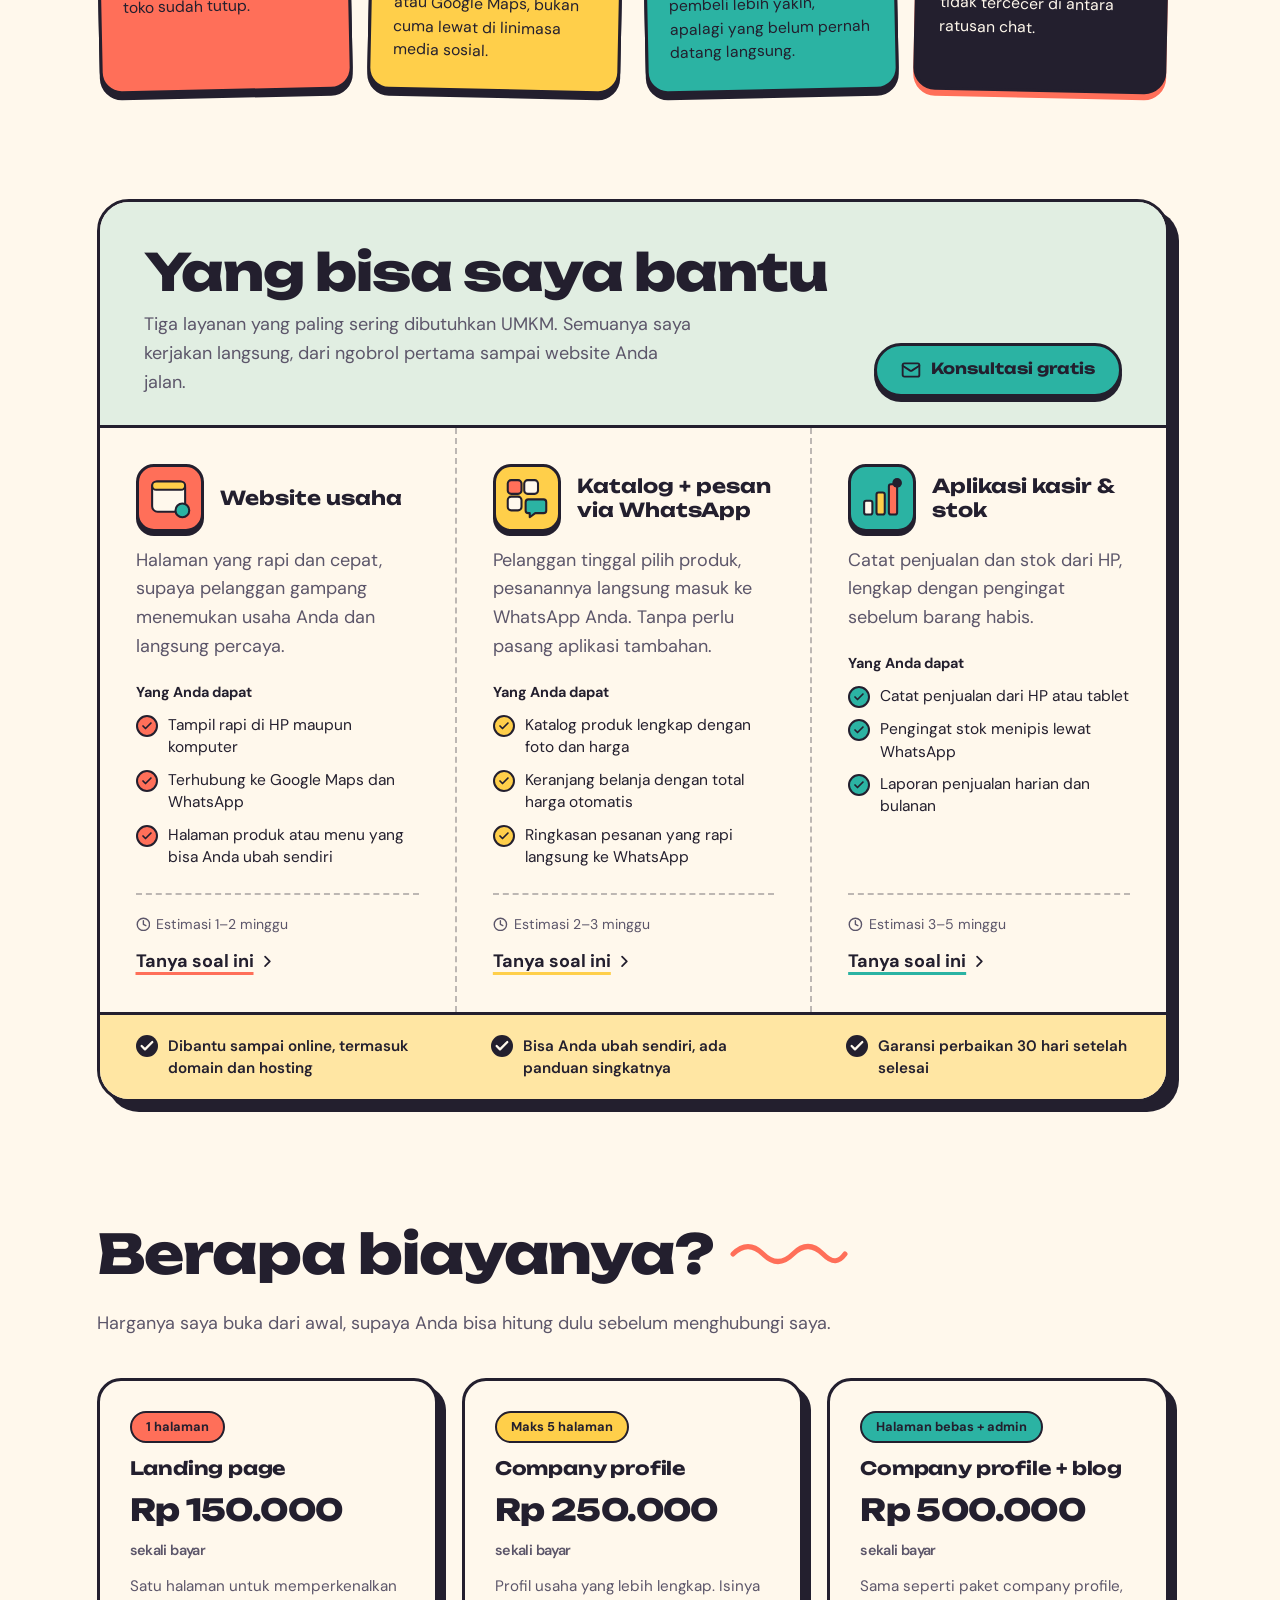
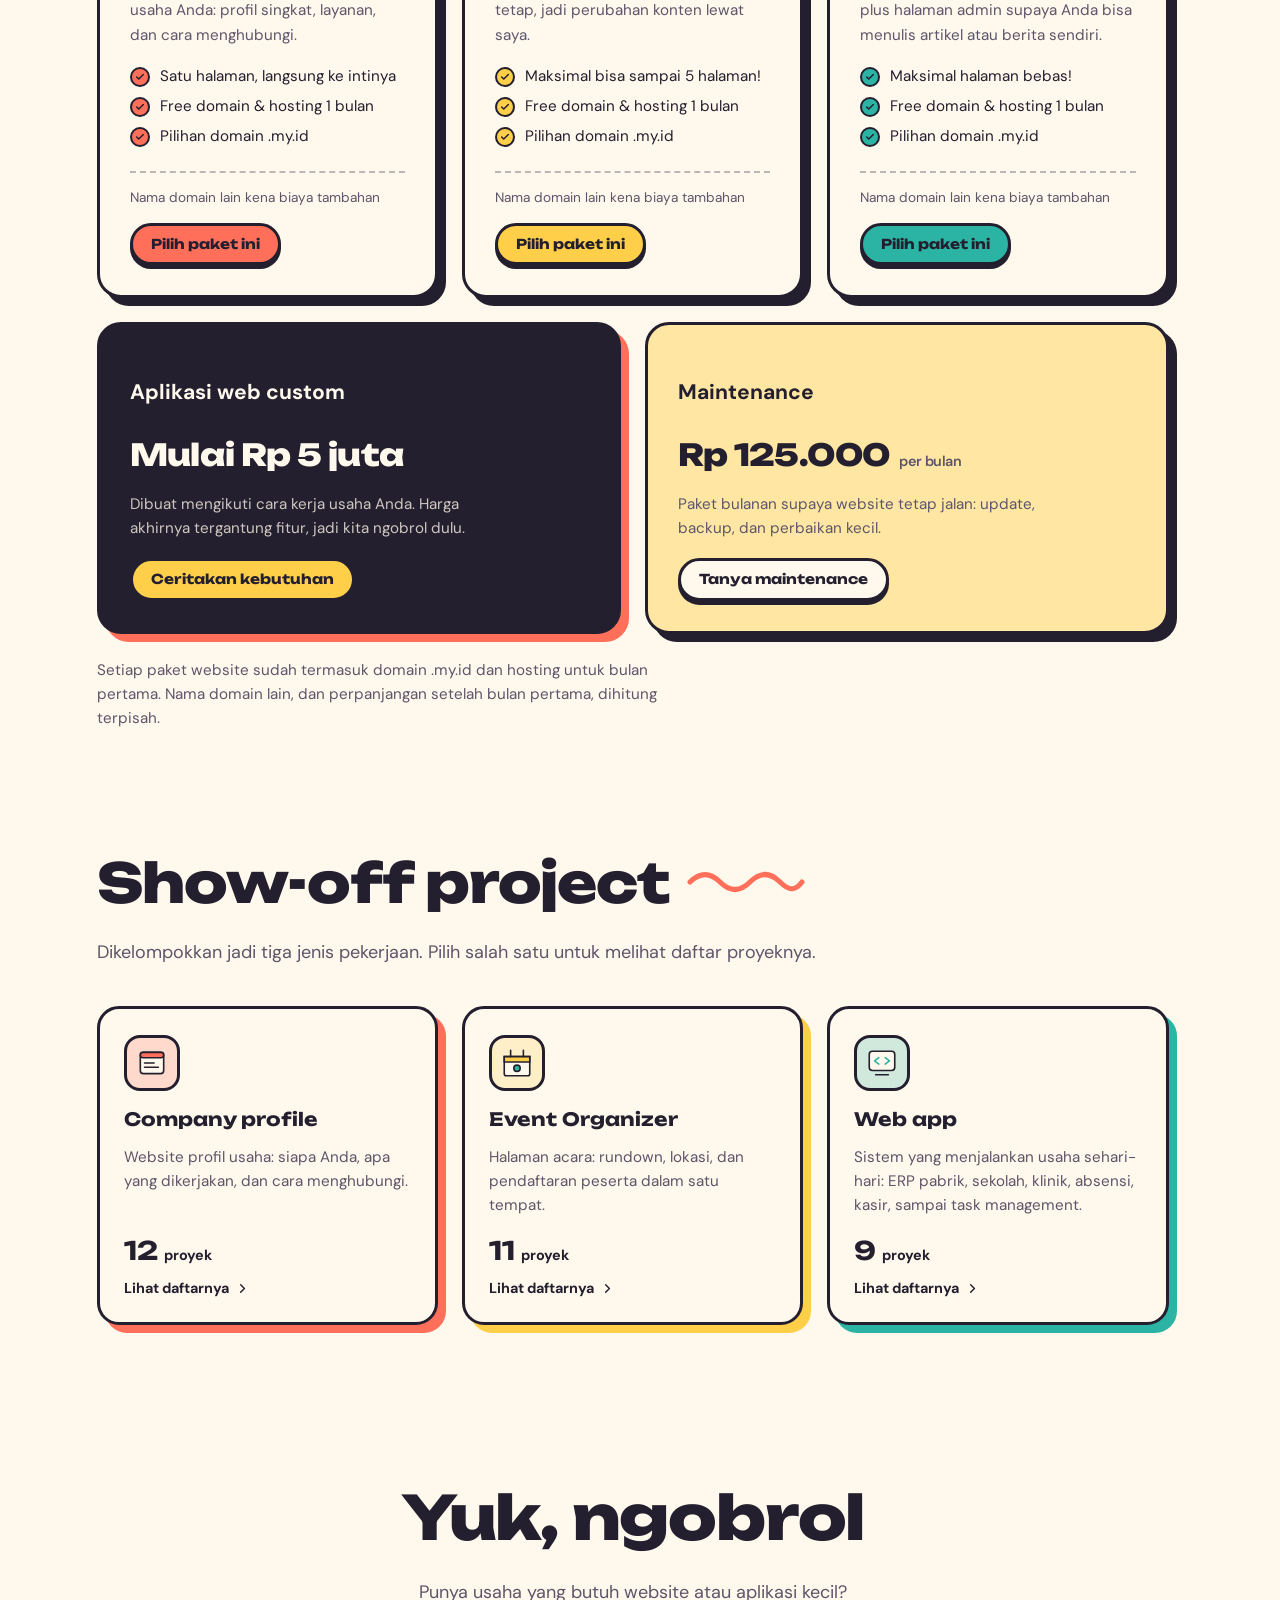
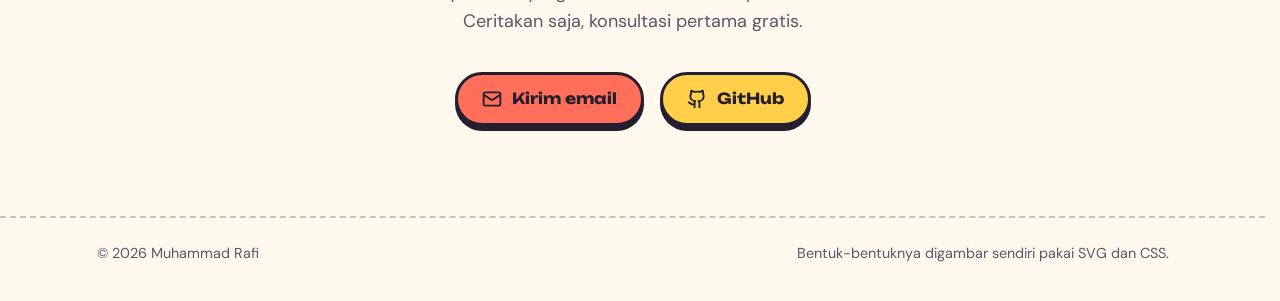
==== commit 51865584: "Portofolio Muhammad Rafi" ====
--- a/index.html
+++ b/index.html
@@ -133,7 +133,7 @@
           <h2 id="services-title" data-i18n="services.title">Yang bisa saya bantu</h2>
           <p class="services-lead" data-i18n="services.lead">Tiga layanan yang paling sering dibutuhkan UMKM. Semuanya saya kerjakan langsung, dari ngobrol pertama sampai website Anda jalan.</p>
         </div>
-        <a class="btn btn-teal" href="https://wa.me/6281200000000?text=Halo%20Rafi%2C%20saya%20mau%20konsultasi%20dulu%20soal%20kebutuhan%20usaha%20saya." data-i18n-wa="services.cta.wa" data-wa-text="Halo Rafi, saya mau konsultasi dulu soal kebutuhan usaha saya." target="_blank" rel="noopener noreferrer"><svg class="icon" viewBox="0 0 24 24" aria-hidden="true"><path d="M2.992 16.342a2 2 0 0 1 .094 1.167l-1.065 3.29a1 1 0 0 0 1.236 1.168l3.413-.998a2 2 0 0 1 1.099.092 10 10 0 1 0-4.777-4.719"/></svg><span data-i18n="services.cta">Konsultasi gratis</span></a>
+        <a class="btn btn-teal" href="mailto:mrafirafi36@gmail.com?subject=Konsultasi%20kebutuhan%20website" data-i18n-mail="services.cta.mail" data-mail-text="Konsultasi kebutuhan website"><svg class="icon" viewBox="0 0 24 24" aria-hidden="true"><path d="m22 7-8.991 5.727a2 2 0 0 1-2.009 0L2 7"/><rect x="2" y="4" width="20" height="16" rx="2"/></svg><span data-i18n="services.cta">Konsultasi gratis</span></a>
       </div>
 
       <ul class="service-list">
@@ -151,7 +151,7 @@
           </ul>
           <div class="service-foot">
             <span class="service-time"><svg class="icon" viewBox="0 0 24 24" aria-hidden="true"><path d="M22 12a10 10 0 1 1-20 0 10 10 0 0 1 20 0"/><path d="M12 6v6l4 2"/></svg><span data-i18n="services.1.time">Estimasi 1–2 minggu</span></span>
-            <a class="service-ask" href="https://wa.me/6281200000000?text=Halo%20Rafi%2C%20saya%20mau%20tanya%20soal%20pembuatan%20website%20usaha." data-i18n-wa="services.1.wa" data-wa-text="Halo Rafi, saya mau tanya soal pembuatan website usaha." target="_blank" rel="noopener noreferrer"><span data-i18n="services.ask">Tanya soal ini</span><svg class="icon" viewBox="0 0 24 24" aria-hidden="true"><path d="m9 18 6-6-6-6"/></svg></a>
+            <a class="service-ask" href="mailto:mrafirafi36@gmail.com?subject=Tanya%20pembuatan%20website%20usaha" data-i18n-mail="services.1.mail" data-mail-text="Tanya pembuatan website usaha"><span data-i18n="services.ask">Tanya soal ini</span><svg class="icon" viewBox="0 0 24 24" aria-hidden="true"><path d="m9 18 6-6-6-6"/></svg></a>
           </div>
         </li>
         <li class="service service-butter">
@@ -168,7 +168,7 @@
           </ul>
           <div class="service-foot">
             <span class="service-time"><svg class="icon" viewBox="0 0 24 24" aria-hidden="true"><path d="M22 12a10 10 0 1 1-20 0 10 10 0 0 1 20 0"/><path d="M12 6v6l4 2"/></svg><span data-i18n="services.2.time">Estimasi 2–3 minggu</span></span>
-            <a class="service-ask" href="https://wa.me/6281200000000?text=Halo%20Rafi%2C%20saya%20mau%20tanya%20soal%20katalog%20online%20dengan%20pesan%20via%20WhatsApp." data-i18n-wa="services.2.wa" data-wa-text="Halo Rafi, saya mau tanya soal katalog online dengan pesan via WhatsApp." target="_blank" rel="noopener noreferrer"><span data-i18n="services.ask">Tanya soal ini</span><svg class="icon" viewBox="0 0 24 24" aria-hidden="true"><path d="m9 18 6-6-6-6"/></svg></a>
+            <a class="service-ask" href="mailto:mrafirafi36@gmail.com?subject=Tanya%20katalog%20online%20dengan%20pesan%20via%20WhatsApp" data-i18n-mail="services.2.mail" data-mail-text="Tanya katalog online dengan pesan via WhatsApp"><span data-i18n="services.ask">Tanya soal ini</span><svg class="icon" viewBox="0 0 24 24" aria-hidden="true"><path d="m9 18 6-6-6-6"/></svg></a>
           </div>
         </li>
         <li class="service service-teal">
@@ -185,7 +185,7 @@
           </ul>
           <div class="service-foot">
             <span class="service-time"><svg class="icon" viewBox="0 0 24 24" aria-hidden="true"><path d="M22 12a10 10 0 1 1-20 0 10 10 0 0 1 20 0"/><path d="M12 6v6l4 2"/></svg><span data-i18n="services.3.time">Estimasi 3–5 minggu</span></span>
-            <a class="service-ask" href="https://wa.me/6281200000000?text=Halo%20Rafi%2C%20saya%20mau%20tanya%20soal%20aplikasi%20kasir%20dan%20stok." data-i18n-wa="services.3.wa" data-wa-text="Halo Rafi, saya mau tanya soal aplikasi kasir dan stok." target="_blank" rel="noopener noreferrer"><span data-i18n="services.ask">Tanya soal ini</span><svg class="icon" viewBox="0 0 24 24" aria-hidden="true"><path d="m9 18 6-6-6-6"/></svg></a>
+            <a class="service-ask" href="mailto:mrafirafi36@gmail.com?subject=Tanya%20aplikasi%20kasir%20dan%20stok" data-i18n-mail="services.3.mail" data-mail-text="Tanya aplikasi kasir dan stok"><span data-i18n="services.ask">Tanya soal ini</span><svg class="icon" viewBox="0 0 24 24" aria-hidden="true"><path d="m9 18 6-6-6-6"/></svg></a>
           </div>
         </li>
       </ul>
@@ -219,7 +219,7 @@
           <li><svg class="icon" viewBox="0 0 24 24" aria-hidden="true"><path d="M20 6 9 17l-5-5"/></svg><span data-i18n="pricing.1.point.3">Pilihan domain .my.id</span></li>
         </ul>
         <p class="price-excl" data-i18n="pricing.excl">Nama domain lain kena biaya tambahan</p>
-        <a class="btn btn-small" href="https://wa.me/6281200000000?text=Halo%20Rafi%2C%20saya%20tertarik%20dengan%20paket%20landing%20page%20150%20ribu." data-i18n-wa="pricing.1.wa" data-wa-text="Halo Rafi, saya tertarik dengan paket landing page 150 ribu." target="_blank" rel="noopener noreferrer"><span data-i18n="pricing.choose">Pilih paket ini</span></a>
+        <a class="btn btn-small" href="mailto:mrafirafi36@gmail.com?subject=Tertarik%20paket%20landing%20page%20(Rp%20150.000)" data-i18n-mail="pricing.1.mail" data-mail-text="Tertarik paket landing page (Rp 150.000)"><span data-i18n="pricing.choose">Pilih paket ini</span></a>
       </li>
       <li class="price price-butter">
         <span class="price-tag" data-i18n="pricing.2.tag">Maks 5 halaman</span>
@@ -232,7 +232,7 @@
           <li><svg class="icon" viewBox="0 0 24 24" aria-hidden="true"><path d="M20 6 9 17l-5-5"/></svg><span data-i18n="pricing.2.point.3">Pilihan domain .my.id</span></li>
         </ul>
         <p class="price-excl" data-i18n="pricing.excl">Nama domain lain kena biaya tambahan</p>
-        <a class="btn btn-small btn-butter" href="https://wa.me/6281200000000?text=Halo%20Rafi%2C%20saya%20tertarik%20dengan%20paket%20company%20profile%20250%20ribu." data-i18n-wa="pricing.2.wa" data-wa-text="Halo Rafi, saya tertarik dengan paket company profile 250 ribu." target="_blank" rel="noopener noreferrer"><span data-i18n="pricing.choose">Pilih paket ini</span></a>
+        <a class="btn btn-small btn-butter" href="mailto:mrafirafi36@gmail.com?subject=Tertarik%20paket%20company%20profile%20(Rp%20250.000)" data-i18n-mail="pricing.2.mail" data-mail-text="Tertarik paket company profile (Rp 250.000)"><span data-i18n="pricing.choose">Pilih paket ini</span></a>
       </li>
       <li class="price price-teal">
         <span class="price-tag" data-i18n="pricing.3.tag">Halaman bebas + admin</span>
@@ -245,7 +245,7 @@
           <li><svg class="icon" viewBox="0 0 24 24" aria-hidden="true"><path d="M20 6 9 17l-5-5"/></svg><span data-i18n="pricing.3.point.3">Pilihan domain .my.id</span></li>
         </ul>
         <p class="price-excl" data-i18n="pricing.excl">Nama domain lain kena biaya tambahan</p>
-        <a class="btn btn-small btn-teal" href="https://wa.me/6281200000000?text=Halo%20Rafi%2C%20saya%20tertarik%20dengan%20paket%20company%20profile%20%2B%20blog%20500%20ribu." data-i18n-wa="pricing.3.wa" data-wa-text="Halo Rafi, saya tertarik dengan paket company profile + blog 500 ribu." target="_blank" rel="noopener noreferrer"><span data-i18n="pricing.choose">Pilih paket ini</span></a>
+        <a class="btn btn-small btn-teal" href="mailto:mrafirafi36@gmail.com?subject=Tertarik%20paket%20company%20profile%20%2B%20blog%20(Rp%20500.000)" data-i18n-mail="pricing.3.mail" data-mail-text="Tertarik paket company profile + blog (Rp 500.000)"><span data-i18n="pricing.choose">Pilih paket ini</span></a>
       </li>
     </ul>
 
@@ -256,7 +256,7 @@
           <p class="price-amount"><span data-i18n="pricing.custom.price">Mulai Rp 5 juta</span></p>
           <p class="price-text" data-i18n="pricing.custom.text">Dibuat mengikuti cara kerja usaha Anda. Harga akhirnya tergantung fitur, jadi kita ngobrol dulu.</p>
         </div>
-        <a class="btn btn-small btn-butter" href="https://wa.me/6281200000000?text=Halo%20Rafi%2C%20saya%20mau%20tanya%20soal%20aplikasi%20web%20custom%20untuk%20usaha%20saya." data-i18n-wa="pricing.custom.wa" data-wa-text="Halo Rafi, saya mau tanya soal aplikasi web custom untuk usaha saya." target="_blank" rel="noopener noreferrer"><span data-i18n="pricing.custom.cta">Ceritakan kebutuhan</span></a>
+        <a class="btn btn-small btn-butter" href="mailto:mrafirafi36@gmail.com?subject=Tanya%20aplikasi%20web%20custom" data-i18n-mail="pricing.custom.mail" data-mail-text="Tanya aplikasi web custom"><span data-i18n="pricing.custom.cta">Ceritakan kebutuhan</span></a>
       </li>
       <li class="price-extra price-extra-butter">
         <div>
@@ -264,7 +264,7 @@
           <p class="price-amount"><span data-i18n="pricing.care.price">Rp 125.000</span><span class="price-unit" data-i18n="pricing.care.unit">per bulan</span></p>
           <p class="price-text" data-i18n="pricing.care.text">Paket bulanan supaya website tetap jalan: update, backup, dan perbaikan kecil.</p>
         </div>
-        <a class="btn btn-small btn-outline" href="https://wa.me/6281200000000?text=Halo%20Rafi%2C%20saya%20mau%20tanya%20soal%20paket%20maintenance%20bulanan." data-i18n-wa="pricing.care.wa" data-wa-text="Halo Rafi, saya mau tanya soal paket maintenance bulanan." target="_blank" rel="noopener noreferrer"><span data-i18n="pricing.care.cta">Tanya maintenance</span></a>
+        <a class="btn btn-small btn-outline" href="mailto:mrafirafi36@gmail.com?subject=Tanya%20paket%20maintenance%20bulanan" data-i18n-mail="pricing.care.mail" data-mail-text="Tanya paket maintenance bulanan"><span data-i18n="pricing.care.cta">Tanya maintenance</span></a>
       </li>
     </ul>
 
@@ -334,13 +334,8 @@
       <h2 id="contact-title" data-reveal data-i18n="contact.title">Yuk, ngobrol</h2>
       <p data-reveal data-i18n="contact.text">Punya usaha yang butuh website atau aplikasi kecil? Ceritakan saja, konsultasi pertama gratis.</p>
       <ul class="buttons" data-reveal>
-        <!-- <li>
-          <a class="btn btn-teal" href="https://wa.me/6281200000000?text=Halo%20Rafi%2C%20saya%20mau%20tanya%20soal%20website%20untuk%20usaha%20saya." data-i18n-wa="contact.wa.msg" data-wa-text="Halo Rafi, saya mau tanya soal website untuk usaha saya." target="_blank" rel="noopener noreferrer">
-            <svg class="icon" viewBox="0 0 24 24" aria-hidden="true"><path d="M2.992 16.342a2 2 0 0 1 .094 1.167l-1.065 3.29a1 1 0 0 0 1.236 1.168l3.413-.998a2 2 0 0 1 1.099.092 10 10 0 1 0-4.777-4.719"/></svg><span data-i18n="contact.wa">Chat WhatsApp</span>
-          </a>
-        </li> -->
         <li>
-          <a class="btn" href="mailto:hello@mrafirafi36@gmail.com">
+          <a class="btn" href="mailto:mrafirafi36@gmail.com">
             <svg class="icon" viewBox="0 0 24 24" aria-hidden="true"><path d="m22 7-8.991 5.727a2 2 0 0 1-2.009 0L2 7"/><rect x="2" y="4" width="20" height="16" rx="2"/></svg><span data-i18n="contact.email">Kirim email</span>
           </a>
         </li>
